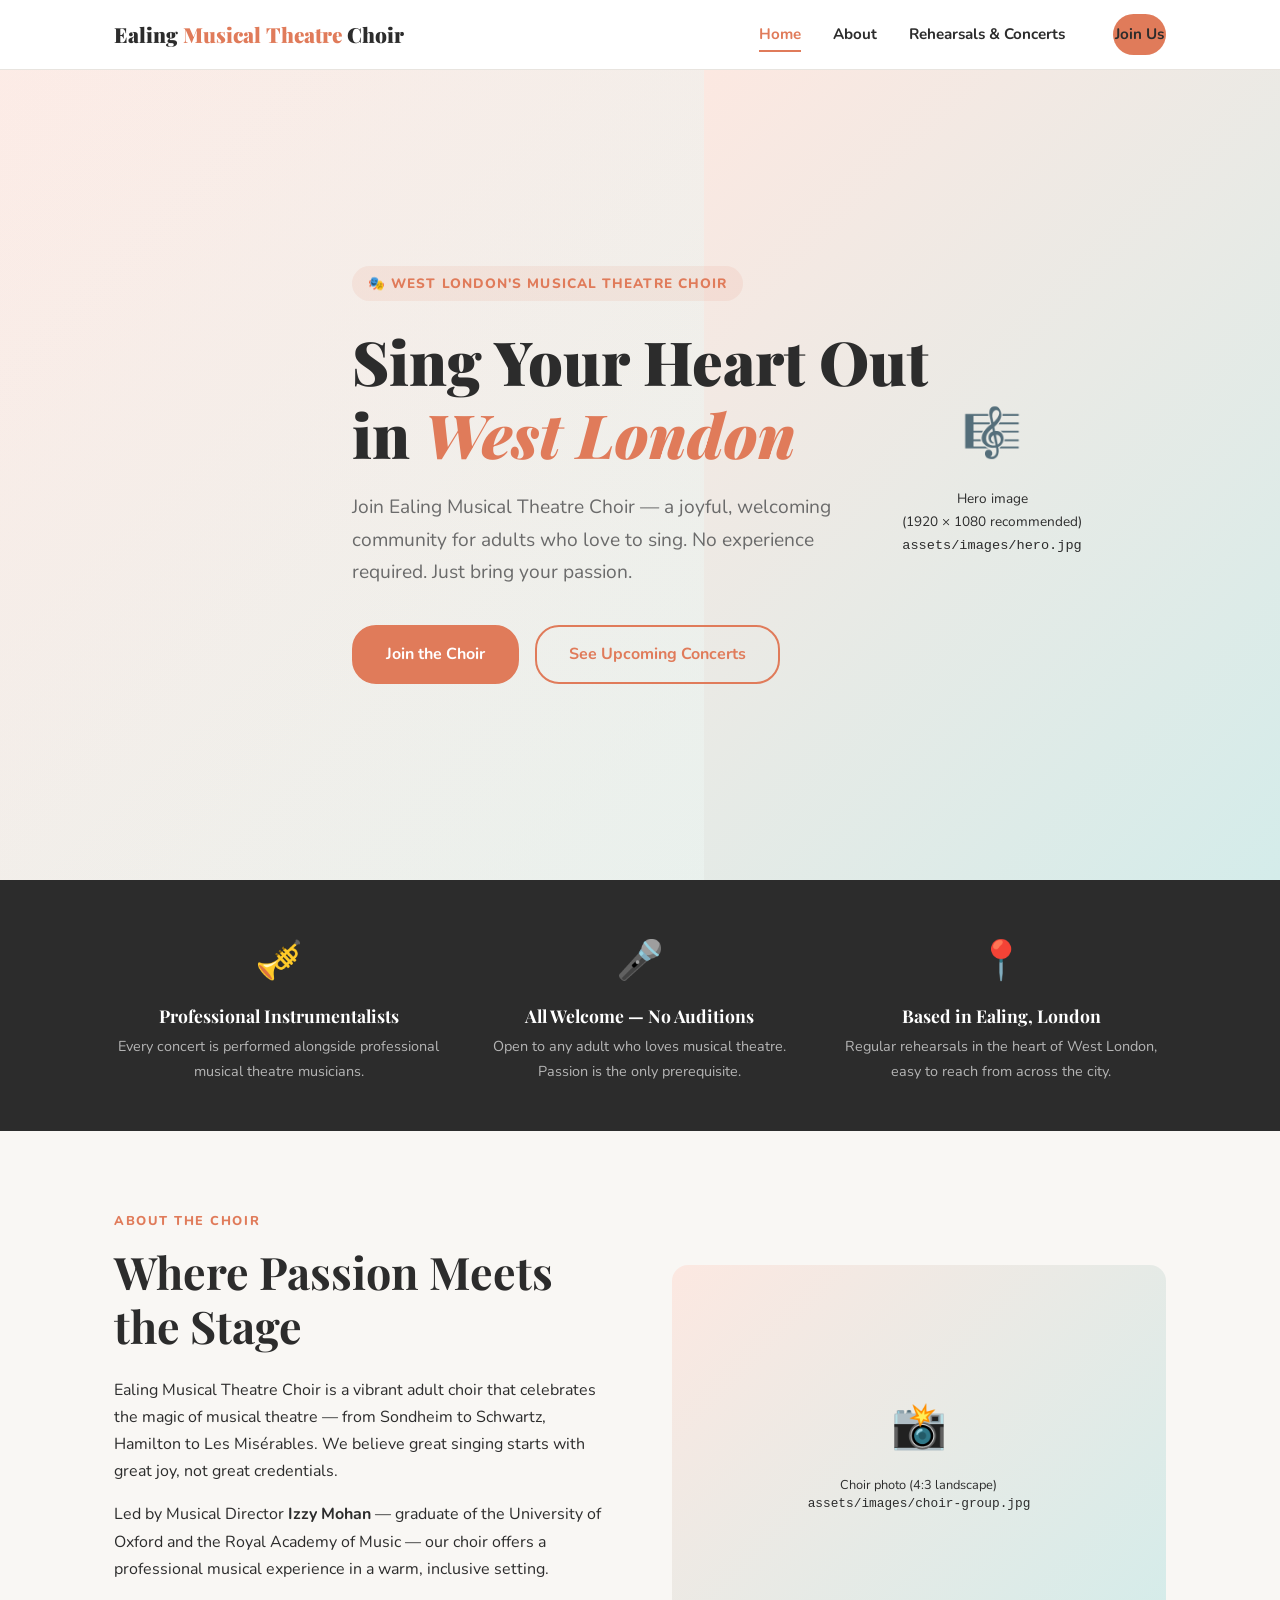
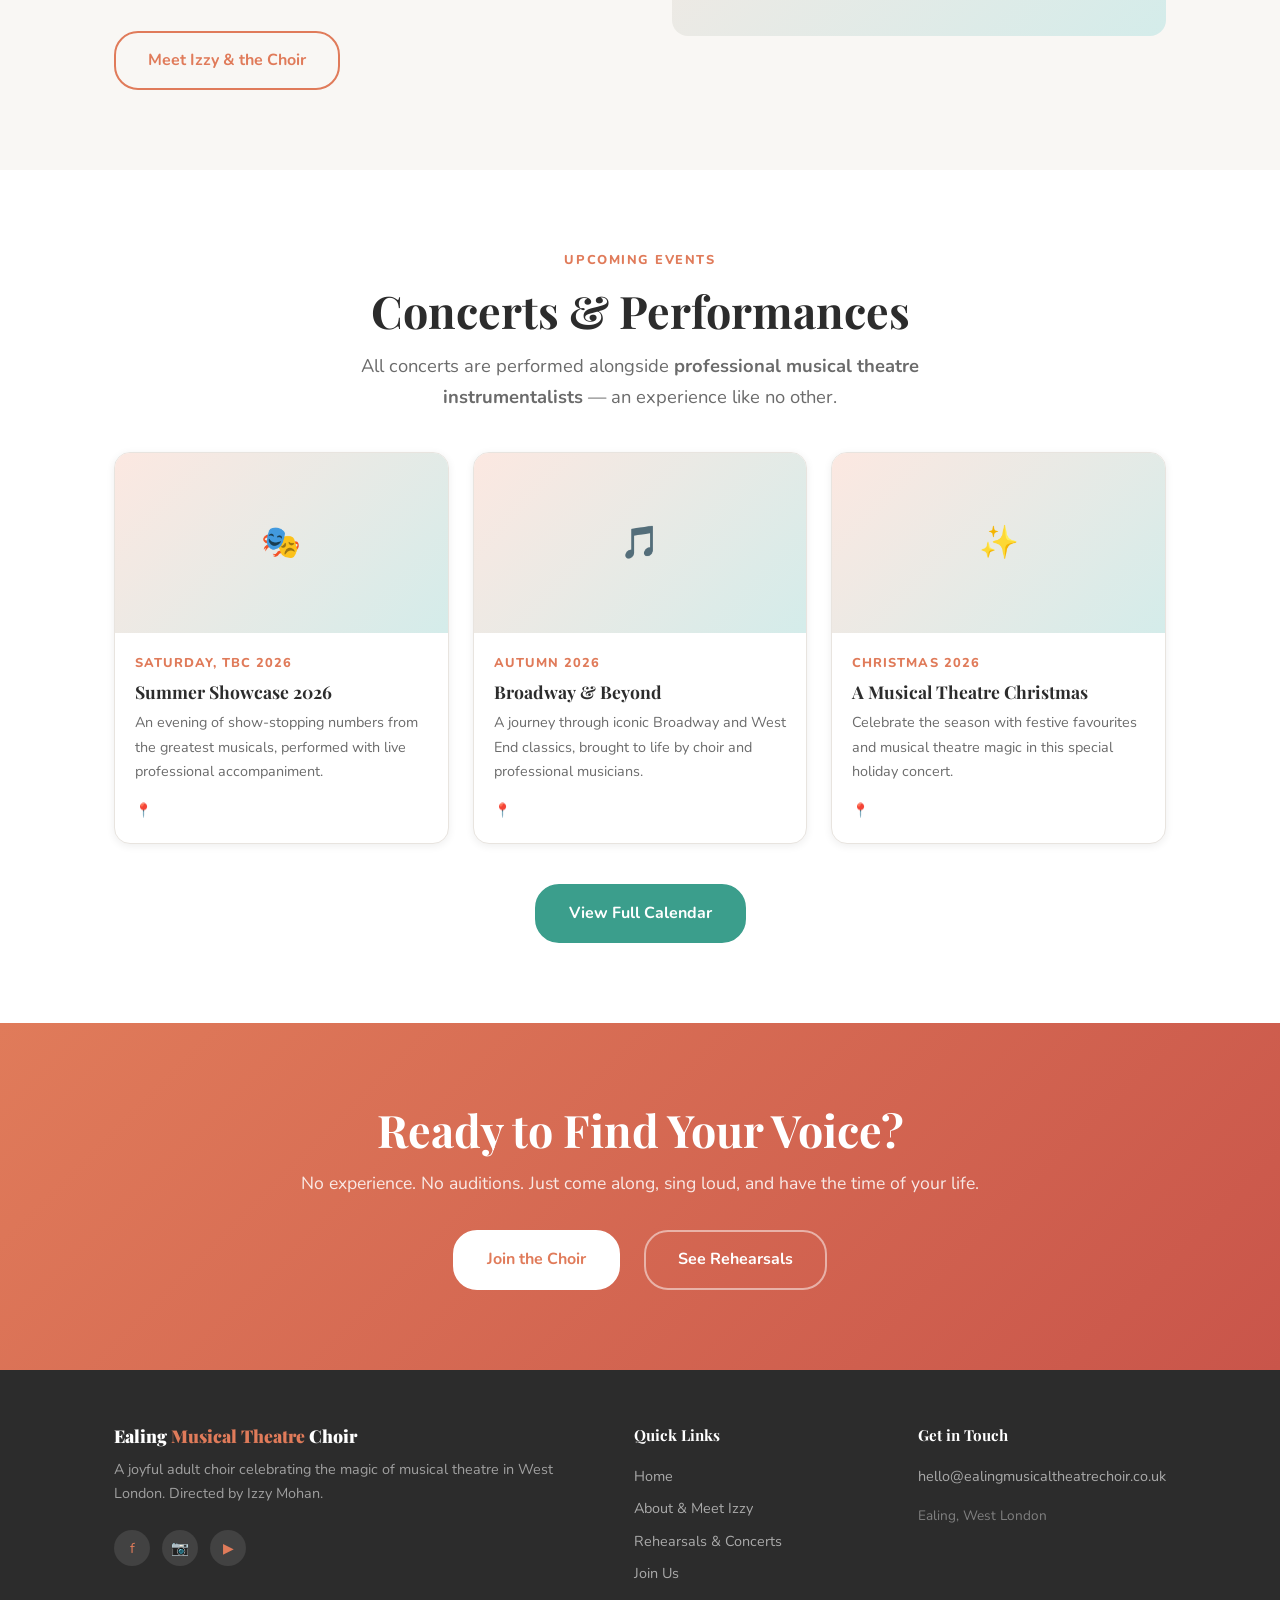
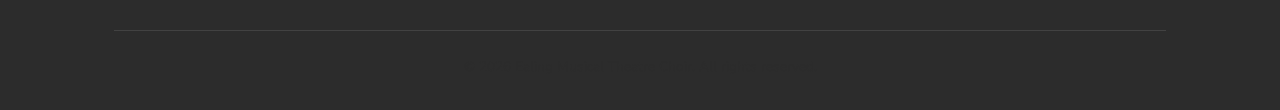
==== index.html @ 99774ff7 "Add complete Ealing Musical Theatre Choir website Four-page static site (plain HTML/CSS/JS) ready fo" ====
<!DOCTYPE html>
<html lang="en">
<head>
  <meta charset="UTF-8" />
  <meta name="viewport" content="width=device-width, initial-scale=1.0" />
  <title>Ealing Musical Theatre Choir — Sing Your Heart Out in West London</title>
  <meta name="description" content="Ealing Musical Theatre Choir is a vibrant adult choir based in West London. No experience needed — just a love for musical theatre. Directed by Izzy Mohan." />
  <link rel="stylesheet" href="css/style.css" />
  <!-- Favicon placeholder: replace with your own -->
  <!-- <link rel="icon" href="assets/images/favicon.ico" /> -->
</head>
<body>

  <!-- ======== Navigation ======== -->
  <nav class="site-nav">
    <div class="container nav-inner">
      <a href="index.html" class="nav-logo">Ealing <span>Musical Theatre</span> Choir</a>
      <ul class="nav-links">
        <li><a href="index.html">Home</a></li>
        <li><a href="about.html">About</a></li>
        <li><a href="calendar.html">Rehearsals &amp; Concerts</a></li>
        <li><a href="join.html" class="btn btn-primary nav-cta">Join Us</a></li>
      </ul>
      <button class="nav-hamburger" aria-label="Open menu" aria-expanded="false">
        <span></span><span></span><span></span>
      </button>
    </div>
  </nav>

  <!-- ======== Hero ======== -->
  <section class="hero">
    <div class="hero-bg-placeholder"></div>
    <div class="container">
      <div class="hero-content">
        <div class="hero-eyebrow">🎭 West London's Musical Theatre Choir</div>
        <h1>Sing Your Heart Out<br>in <em>West London</em></h1>
        <p class="hero-sub">
          Join Ealing Musical Theatre Choir — a joyful, welcoming community for adults
          who love to sing. No experience required. Just bring your passion.
        </p>
        <div class="hero-actions">
          <a href="join.html" class="btn btn-primary">Join the Choir</a>
          <a href="calendar.html" class="btn btn-secondary">See Upcoming Concerts</a>
        </div>
      </div>
    </div>
    <!-- Hero image: place a wide photo (1920×1080) in assets/images/ and update the CSS below -->
    <div class="hero-image-col">
      <div class="hero-image-placeholder">
        <div class="placeholder-icon">🎼</div>
        <p>
          <!-- UPDATE: Replace this column with a real choir photo -->
          Hero image<br>(1920 × 1080 recommended)<br>
          <code>assets/images/hero.jpg</code>
        </p>
      </div>
    </div>
  </section>

  <!-- ======== Feature Strip ======== -->
  <div class="features">
    <div class="container">
      <div class="features-grid">
        <div class="feature-item">
          <div class="feature-icon">🎺</div>
          <h3>Professional Instrumentalists</h3>
          <p>Every concert is performed alongside professional musical theatre musicians.</p>
        </div>
        <div class="feature-item">
          <div class="feature-icon">🎤</div>
          <h3>All Welcome — No Auditions</h3>
          <p>Open to any adult who loves musical theatre. Passion is the only prerequisite.</p>
        </div>
        <div class="feature-item">
          <div class="feature-icon">📍</div>
          <h3>Based in Ealing, London</h3>
          <p>Regular rehearsals in the heart of West London, easy to reach from across the city.</p>
        </div>
      </div>
    </div>
  </div>

  <!-- ======== About Teaser ======== -->
  <section class="about-teaser">
    <div class="container">
      <div class="two-col">
        <div>
          <span class="section-label">About the Choir</span>
          <h2>Where Passion Meets the Stage</h2>
          <p class="mt-24">
            Ealing Musical Theatre Choir is a vibrant adult choir that celebrates the magic
            of musical theatre — from Sondheim to Schwartz, Hamilton to Les Misérables.
            We believe great singing starts with great joy, not great credentials.
          </p>
          <p>
            Led by Musical Director <strong>Izzy Mohan</strong> — graduate of the University
            of Oxford and the Royal Academy of Music — our choir offers a professional
            musical experience in a warm, inclusive setting.
          </p>
          <a href="about.html" class="btn btn-secondary mt-32">Meet Izzy &amp; the Choir</a>
        </div>
        <div>
          <div class="image-placeholder landscape">
            <div class="placeholder-icon">📸</div>
            <p>
              <!-- UPDATE: Choir group photo -->
              Choir photo (4:3 landscape)<br>
              <code>assets/images/choir-group.jpg</code>
            </p>
          </div>
        </div>
      </div>
    </div>
  </section>

  <!-- ======== Upcoming Concerts ======== -->
  <section>
    <div class="container">
      <div class="text-centre">
        <span class="section-label">Upcoming Events</span>
        <h2>Concerts &amp; Performances</h2>
        <p class="section-intro">
          All concerts are performed alongside <strong>professional musical theatre instrumentalists</strong>
          — an experience like no other.
        </p>
      </div>

      <div class="events-grid">
        <!-- UPDATE: Replace with real concert details -->
        <div class="event-card">
          <div class="event-card-image">🎭</div>
          <div class="event-card-body">
            <div class="event-date"><!-- UPDATE --> Saturday, TBC 2026</div>
            <h3>Summer Showcase 2026</h3>
            <p>An evening of show-stopping numbers from the greatest musicals, performed with live professional accompaniment.</p>
            <div class="event-venue">📍 <!-- UPDATE: Venue name, Ealing --></div>
          </div>
        </div>
        <div class="event-card">
          <div class="event-card-image">🎵</div>
          <div class="event-card-body">
            <div class="event-date"><!-- UPDATE --> Autumn 2026</div>
            <h3>Broadway &amp; Beyond</h3>
            <p>A journey through iconic Broadway and West End classics, brought to life by choir and professional musicians.</p>
            <div class="event-venue">📍 <!-- UPDATE: Venue name, Ealing --></div>
          </div>
        </div>
        <div class="event-card">
          <div class="event-card-image">✨</div>
          <div class="event-card-body">
            <div class="event-date"><!-- UPDATE --> Christmas 2026</div>
            <h3>A Musical Theatre Christmas</h3>
            <p>Celebrate the season with festive favourites and musical theatre magic in this special holiday concert.</p>
            <div class="event-venue">📍 <!-- UPDATE: Venue name, Ealing --></div>
          </div>
        </div>
      </div>

      <div class="flex-centre mt-40">
        <a href="calendar.html" class="btn btn-teal">View Full Calendar</a>
      </div>
    </div>
  </section>

  <!-- ======== CTA Banner ======== -->
  <section class="cta-banner">
    <div class="container">
      <h2>Ready to Find Your Voice?</h2>
      <p>No experience. No auditions. Just come along, sing loud, and have the time of your life.</p>
      <div>
        <a href="join.html" class="btn btn-white">Join the Choir</a>
        <a href="calendar.html" class="btn btn-white" style="background:transparent;color:white;border-color:rgba(255,255,255,0.5);margin-left:12px;">See Rehearsals</a>
      </div>
    </div>
  </section>

  <!-- ======== Footer ======== -->
  <footer class="site-footer">
    <div class="container">
      <div class="footer-inner">
        <div class="footer-brand">
          <div class="nav-logo">Ealing <span>Musical Theatre</span> Choir</div>
          <p>A joyful adult choir celebrating the magic of musical theatre in West London. Directed by Izzy Mohan.</p>
          <div class="footer-social mt-24">
            <!-- UPDATE: Replace # with real social media URLs -->
            <a href="#" title="Facebook" aria-label="Facebook">f</a>
            <a href="#" title="Instagram" aria-label="Instagram">&#x1F4F7;</a>
            <a href="#" title="YouTube" aria-label="YouTube">&#x25B6;</a>
          </div>
        </div>
        <nav class="footer-col" aria-label="Footer navigation">
          <h4>Quick Links</h4>
          <a href="index.html">Home</a>
          <a href="about.html">About &amp; Meet Izzy</a>
          <a href="calendar.html">Rehearsals &amp; Concerts</a>
          <a href="join.html">Join Us</a>
        </nav>
        <div class="footer-col">
          <h4>Get in Touch</h4>
          <!-- UPDATE: Replace with real email address -->
          <a href="mailto:hello@ealingmusicaltheatrechoir.co.uk">hello@ealingmusicaltheatrechoir.co.uk</a>
          <p style="font-size:0.85rem;margin-top:12px;color:rgba(255,255,255,0.4);">
            <!-- UPDATE: Add address or area if desired -->
            Ealing, West London
          </p>
        </div>
      </div>
      <div class="footer-bottom">
        <p>&copy; 2026 Ealing Musical Theatre Choir. All rights reserved.</p>
      </div>
    </div>
  </footer>

  <script src="js/main.js"></script>
</body>
</html>
---- css/style.css ----
/* ============================================================
   Ealing Musical Theatre Choir — Global Stylesheet
   Design System: Modern & Bright
   Fonts: Playfair Display (headings) + Nunito (body)
   ============================================================ */

/* ---------- Google Fonts (imported here for portability) ---------- */
@import url('https://fonts.googleapis.com/css2?family=Playfair+Display:ital,wght@0,400;0,700;0,900;1,400&family=Nunito:wght@400;600;700;800&display=swap');

/* ---------- CSS Custom Properties ---------- */
:root {
  --color-bg:          #FFFFFF;
  --color-bg-soft:     #F9F7F4;
  --color-bg-dark:     #2C2C2C;
  --color-coral:       #E07B5A;
  --color-coral-dark:  #C4603E;
  --color-teal:        #3B9E8C;
  --color-teal-dark:   #2E7D6F;
  --color-text:        #2C2C2C;
  --color-text-muted:  #6B6B6B;
  --color-border:      #E8E4DF;
  --color-white:       #FFFFFF;

  --font-heading: 'Playfair Display', Georgia, serif;
  --font-body:    'Nunito', 'Segoe UI', Arial, sans-serif;

  --radius-sm:  8px;
  --radius-lg:  16px;
  --radius-btn: 24px;

  --max-w: 1100px;
  --section-pad: 80px 24px;
  --nav-h: 70px;

  --shadow-sm: 0 2px 8px rgba(0,0,0,0.07);
  --shadow-md: 0 6px 24px rgba(0,0,0,0.10);
  --shadow-lg: 0 12px 40px rgba(0,0,0,0.14);

  --transition: 0.25s ease;
}

/* ---------- Reset & Base ---------- */
*, *::before, *::after { box-sizing: border-box; margin: 0; padding: 0; }

html { scroll-behavior: smooth; }

body {
  font-family: var(--font-body);
  font-size: 1rem;
  line-height: 1.7;
  color: var(--color-text);
  background: var(--color-bg);
  -webkit-font-smoothing: antialiased;
}

img { max-width: 100%; height: auto; display: block; }
a   { color: var(--color-coral); text-decoration: none; transition: color var(--transition); }
a:hover { color: var(--color-coral-dark); }

ul, ol { list-style: none; }

/* ---------- Typography ---------- */
h1, h2, h3, h4 {
  font-family: var(--font-heading);
  line-height: 1.2;
  color: var(--color-text);
}

h1 { font-size: clamp(2.2rem, 5vw, 3.8rem); font-weight: 900; }
h2 { font-size: clamp(1.8rem, 3.5vw, 2.8rem); font-weight: 700; }
h3 { font-size: clamp(1.2rem, 2.5vw, 1.6rem); font-weight: 700; }
h4 { font-size: 1.1rem; font-weight: 700; }
p  { margin-bottom: 1rem; color: var(--color-text); }
p:last-child { margin-bottom: 0; }

.text-muted { color: var(--color-text-muted); }
.text-coral  { color: var(--color-coral); }
.text-teal   { color: var(--color-teal); }
.text-centre { text-align: center; }

/* ---------- Layout ---------- */
.container {
  max-width: var(--max-w);
  margin: 0 auto;
  padding: 0 24px;
}

section { padding: var(--section-pad); }

.section-label {
  font-family: var(--font-body);
  font-size: 0.8rem;
  font-weight: 800;
  letter-spacing: 0.12em;
  text-transform: uppercase;
  color: var(--color-coral);
  margin-bottom: 12px;
  display: block;
}

.section-intro {
  font-size: 1.15rem;
  color: var(--color-text-muted);
  max-width: 620px;
  margin: 12px auto 0;
}

/* ---------- Buttons ---------- */
.btn {
  display: inline-flex;
  align-items: center;
  gap: 8px;
  padding: 14px 32px;
  border-radius: var(--radius-btn);
  font-family: var(--font-body);
  font-size: 1rem;
  font-weight: 700;
  cursor: pointer;
  border: 2px solid transparent;
  transition: all var(--transition);
  text-decoration: none;
  white-space: nowrap;
}

.btn-primary {
  background: var(--color-coral);
  color: var(--color-white);
  border-color: var(--color-coral);
}
.btn-primary:hover {
  background: var(--color-coral-dark);
  border-color: var(--color-coral-dark);
  color: var(--color-white);
  transform: translateY(-2px);
  box-shadow: var(--shadow-md);
}

.btn-secondary {
  background: transparent;
  color: var(--color-coral);
  border-color: var(--color-coral);
}
.btn-secondary:hover {
  background: var(--color-coral);
  color: var(--color-white);
  transform: translateY(-2px);
}

.btn-white {
  background: var(--color-white);
  color: var(--color-coral);
  border-color: var(--color-white);
}
.btn-white:hover {
  background: var(--color-coral);
  color: var(--color-white);
  border-color: var(--color-coral);
  transform: translateY(-2px);
}

.btn-teal {
  background: var(--color-teal);
  color: var(--color-white);
  border-color: var(--color-teal);
}
.btn-teal:hover {
  background: var(--color-teal-dark);
  border-color: var(--color-teal-dark);
  color: var(--color-white);
  transform: translateY(-2px);
}

/* ---------- Navigation ---------- */
.site-nav {
  position: sticky;
  top: 0;
  z-index: 100;
  background: rgba(255,255,255,0.97);
  backdrop-filter: blur(8px);
  border-bottom: 1px solid var(--color-border);
  height: var(--nav-h);
  display: flex;
  align-items: center;
}

.nav-inner {
  display: flex;
  align-items: center;
  justify-content: space-between;
  width: 100%;
}

.nav-logo {
  font-family: var(--font-heading);
  font-size: 1.3rem;
  font-weight: 900;
  color: var(--color-text);
  line-height: 1.1;
}
.nav-logo span { color: var(--color-coral); }
.nav-logo:hover { color: var(--color-text); }

.nav-links {
  display: flex;
  align-items: center;
  gap: 32px;
}

.nav-links a {
  font-weight: 700;
  font-size: 0.95rem;
  color: var(--color-text);
  padding: 6px 0;
  border-bottom: 2px solid transparent;
  transition: all var(--transition);
}
.nav-links a:hover,
.nav-links a.active {
  color: var(--color-coral);
  border-bottom-color: var(--color-coral);
}

.nav-cta { margin-left: 16px; }

/* Hamburger */
.nav-hamburger {
  display: none;
  flex-direction: column;
  gap: 5px;
  cursor: pointer;
  background: none;
  border: none;
  padding: 8px;
}
.nav-hamburger span {
  display: block;
  width: 24px;
  height: 2px;
  background: var(--color-text);
  border-radius: 2px;
  transition: all var(--transition);
}

/* Mobile nav open state */
.nav-open .nav-links {
  display: flex;
}

@media (max-width: 768px) {
  .nav-links {
    display: none;
    position: absolute;
    top: var(--nav-h);
    left: 0;
    right: 0;
    background: var(--color-white);
    flex-direction: column;
    align-items: flex-start;
    gap: 0;
    border-bottom: 1px solid var(--color-border);
    box-shadow: var(--shadow-md);
    padding: 16px 24px 24px;
  }
  .nav-links a {
    padding: 12px 0;
    width: 100%;
    border-bottom: 1px solid var(--color-border);
    font-size: 1rem;
  }
  .nav-links a:last-child { border-bottom: none; }
  .nav-cta { margin-left: 0; }
  .nav-hamburger { display: flex; }
  .site-nav { position: relative; } /* so mobile dropdown overlays page */
  .nav-open .nav-hamburger span:nth-child(1) { transform: translateY(7px) rotate(45deg); }
  .nav-open .nav-hamburger span:nth-child(2) { opacity: 0; }
  .nav-open .nav-hamburger span:nth-child(3) { transform: translateY(-7px) rotate(-45deg); }
}

/* ---------- Hero ---------- */
.hero {
  position: relative;
  min-height: 90vh;
  display: flex;
  align-items: center;
  overflow: hidden;
  background: linear-gradient(135deg, #FFF5F2 0%, #F0FAF8 100%);
}

.hero-bg-placeholder {
  position: absolute;
  inset: 0;
  background: linear-gradient(135deg,
    rgba(224,123,90,0.08) 0%,
    rgba(59,158,140,0.08) 100%);
  /* Replace with: background-image: url('assets/images/hero.jpg'); background-size: cover; background-position: center; */
}

.hero-content {
  position: relative;
  z-index: 1;
  max-width: 680px;
}

.hero-eyebrow {
  display: inline-flex;
  align-items: center;
  gap: 8px;
  background: rgba(224,123,90,0.1);
  color: var(--color-coral);
  font-weight: 800;
  font-size: 0.85rem;
  letter-spacing: 0.08em;
  text-transform: uppercase;
  padding: 6px 16px;
  border-radius: var(--radius-btn);
  margin-bottom: 24px;
}

.hero h1 {
  margin-bottom: 20px;
}

.hero h1 em {
  font-style: italic;
  color: var(--color-coral);
}

.hero-sub {
  font-size: 1.2rem;
  color: var(--color-text-muted);
  margin-bottom: 36px;
  max-width: 540px;
}

.hero-actions {
  display: flex;
  gap: 16px;
  flex-wrap: wrap;
}

.hero-image-col {
  position: absolute;
  right: 0;
  top: 0;
  bottom: 0;
  width: 45%;
  background: var(--color-bg-soft);
  display: flex;
  align-items: center;
  justify-content: center;
  overflow: hidden;
}

.hero-image-placeholder {
  width: 100%;
  height: 100%;
  background: linear-gradient(135deg, #fce8e1, #d4ecea);
  display: flex;
  flex-direction: column;
  align-items: center;
  justify-content: center;
  color: var(--color-text-muted);
  text-align: center;
  gap: 12px;
  padding: 24px;
}
.hero-image-placeholder .placeholder-icon { font-size: 3rem; }
.hero-image-placeholder p { font-size: 0.85rem; margin: 0; }

@media (max-width: 900px) {
  .hero { min-height: auto; padding: 80px 24px 100px; }
  .hero-image-col { display: none; }
  .hero-content { max-width: 100%; }
}

/* ---------- Feature Strip ---------- */
.features {
  background: var(--color-bg-dark);
  padding: 48px 24px;
}

.features-grid {
  display: grid;
  grid-template-columns: repeat(3, 1fr);
  gap: 32px;
}

.feature-item {
  text-align: center;
  color: var(--color-white);
}

.feature-icon {
  font-size: 2.4rem;
  margin-bottom: 12px;
}

.feature-item h3 {
  color: var(--color-white);
  font-size: 1.1rem;
  margin-bottom: 8px;
}

.feature-item p {
  color: rgba(255,255,255,0.65);
  font-size: 0.9rem;
  margin: 0;
}

@media (max-width: 768px) {
  .features-grid { grid-template-columns: 1fr; gap: 28px; }
}

/* ---------- About Teaser (2-col) ---------- */
.about-teaser {
  background: var(--color-bg-soft);
}

.two-col {
  display: grid;
  grid-template-columns: 1fr 1fr;
  gap: 64px;
  align-items: center;
}

.two-col.reverse { direction: rtl; }
.two-col.reverse > * { direction: ltr; }

.image-placeholder {
  background: linear-gradient(135deg, #fce8e1, #d4ecea);
  border-radius: var(--radius-lg);
  display: flex;
  flex-direction: column;
  align-items: center;
  justify-content: center;
  gap: 12px;
  color: var(--color-text-muted);
  text-align: center;
  padding: 24px;
}
.image-placeholder.portrait { aspect-ratio: 3/4; }
.image-placeholder.landscape { aspect-ratio: 4/3; }
.image-placeholder .placeholder-icon { font-size: 2.8rem; }
.image-placeholder p { font-size: 0.8rem; margin: 0; line-height: 1.4; }

@media (max-width: 768px) {
  .two-col { grid-template-columns: 1fr; gap: 32px; }
  .two-col.reverse { direction: ltr; }
}

/* ---------- Event Cards ---------- */
.events-grid {
  display: grid;
  grid-template-columns: repeat(3, 1fr);
  gap: 24px;
  margin-top: 40px;
}

.event-card {
  background: var(--color-white);
  border: 1px solid var(--color-border);
  border-radius: var(--radius-lg);
  overflow: hidden;
  box-shadow: var(--shadow-sm);
  transition: box-shadow var(--transition), transform var(--transition);
}
.event-card:hover {
  box-shadow: var(--shadow-md);
  transform: translateY(-4px);
}

.event-card-image {
  height: 180px;
  background: linear-gradient(135deg, #fce8e1, #d4ecea);
  display: flex;
  align-items: center;
  justify-content: center;
  font-size: 2rem;
  color: var(--color-text-muted);
}

.event-card-body {
  padding: 20px;
}

.event-date {
  font-size: 0.8rem;
  font-weight: 800;
  text-transform: uppercase;
  letter-spacing: 0.08em;
  color: var(--color-coral);
  margin-bottom: 6px;
}

.event-card-body h3 {
  font-size: 1.1rem;
  margin-bottom: 8px;
}

.event-card-body p {
  font-size: 0.9rem;
  color: var(--color-text-muted);
}

.event-venue {
  display: flex;
  align-items: center;
  gap: 6px;
  font-size: 0.85rem;
  color: var(--color-text-muted);
  margin-top: 10px;
}

@media (max-width: 900px) {
  .events-grid { grid-template-columns: 1fr 1fr; }
}
@media (max-width: 600px) {
  .events-grid { grid-template-columns: 1fr; }
}

/* ---------- CTA Banner ---------- */
.cta-banner {
  background: linear-gradient(135deg, var(--color-coral) 0%, #c9554a 100%);
  text-align: center;
  padding: 80px 24px;
}

.cta-banner h2 {
  color: var(--color-white);
  margin-bottom: 12px;
}

.cta-banner p {
  color: rgba(255,255,255,0.85);
  font-size: 1.1rem;
  margin-bottom: 32px;
}

.cta-banner .btn { margin: 0 8px; }

/* ---------- Footer ---------- */
.site-footer {
  background: var(--color-bg-dark);
  color: rgba(255,255,255,0.7);
  padding: 56px 24px 32px;
}

.footer-inner {
  display: grid;
  grid-template-columns: 2fr 1fr 1fr;
  gap: 48px;
  margin-bottom: 40px;
}

.footer-brand .nav-logo { color: var(--color-white); font-size: 1.1rem; }
.footer-brand p { margin-top: 12px; font-size: 0.9rem; color: rgba(255,255,255,0.55); }

.footer-col h4 { color: var(--color-white); margin-bottom: 16px; font-size: 0.95rem; }
.footer-col a {
  display: block;
  color: rgba(255,255,255,0.6);
  font-size: 0.9rem;
  padding: 4px 0;
  transition: color var(--transition);
}
.footer-col a:hover { color: var(--color-coral); }

.footer-social {
  display: flex;
  gap: 12px;
  margin-top: 16px;
}

.footer-social a {
  width: 36px;
  height: 36px;
  border-radius: 50%;
  background: rgba(255,255,255,0.1);
  display: flex;
  align-items: center;
  justify-content: center;
  font-size: 0.9rem;
  transition: background var(--transition);
}
.footer-social a:hover { background: var(--color-coral); }

.footer-bottom {
  border-top: 1px solid rgba(255,255,255,0.1);
  padding-top: 24px;
  text-align: center;
  font-size: 0.85rem;
  color: rgba(255,255,255,0.4);
}

@media (max-width: 768px) {
  .footer-inner { grid-template-columns: 1fr; gap: 32px; }
}

/* ---------- Page Hero (inner pages) ---------- */
.page-hero {
  background: linear-gradient(135deg, #FFF5F2 0%, #F0FAF8 100%);
  padding: 80px 24px 64px;
  text-align: center;
  border-bottom: 1px solid var(--color-border);
}

.page-hero h1 { margin-bottom: 16px; }
.page-hero p  { font-size: 1.1rem; color: var(--color-text-muted); max-width: 560px; margin: 0 auto; }

/* ---------- About Page ---------- */
.values-grid {
  display: grid;
  grid-template-columns: repeat(3, 1fr);
  gap: 24px;
  margin-top: 40px;
}

.value-card {
  background: var(--color-bg-soft);
  border-radius: var(--radius-lg);
  padding: 32px 24px;
  text-align: center;
  border: 1px solid var(--color-border);
}

.value-card .value-icon { font-size: 2rem; margin-bottom: 12px; }
.value-card h3 { font-size: 1.1rem; margin-bottom: 8px; }
.value-card p  { font-size: 0.9rem; color: var(--color-text-muted); margin: 0; }

.bio-card {
  background: var(--color-white);
  border: 1px solid var(--color-border);
  border-radius: var(--radius-lg);
  overflow: hidden;
  box-shadow: var(--shadow-sm);
}

.bio-card-inner {
  display: grid;
  grid-template-columns: 280px 1fr;
}

.bio-photo {
  background: linear-gradient(135deg, #fce8e1, #d4ecea);
  display: flex;
  flex-direction: column;
  align-items: center;
  justify-content: center;
  gap: 12px;
  padding: 32px;
  color: var(--color-text-muted);
  text-align: center;
  min-height: 360px;
}
.bio-photo .placeholder-icon { font-size: 3rem; }
.bio-photo p { font-size: 0.78rem; margin: 0; line-height: 1.4; }

.bio-content {
  padding: 40px;
}

.bio-content h2 { margin-bottom: 4px; }
.bio-title { font-size: 1rem; color: var(--color-coral); font-weight: 700; margin-bottom: 20px; }

.credential-list {
  margin: 20px 0;
  display: flex;
  flex-direction: column;
  gap: 10px;
}

.credential-item {
  display: flex;
  align-items: flex-start;
  gap: 10px;
  font-size: 0.95rem;
}
.credential-item .cred-icon {
  color: var(--color-teal);
  font-size: 1rem;
  flex-shrink: 0;
  margin-top: 2px;
}

@media (max-width: 768px) {
  .bio-card-inner { grid-template-columns: 1fr; }
  .bio-photo { min-height: 200px; }
  .bio-content { padding: 24px; }
  .values-grid { grid-template-columns: 1fr; }
}

/* ---------- Calendar Page ---------- */
.rehearsal-card {
  background: var(--color-white);
  border: 2px solid var(--color-teal);
  border-radius: var(--radius-lg);
  padding: 36px;
  display: grid;
  grid-template-columns: auto 1fr;
  gap: 24px;
  align-items: start;
  box-shadow: var(--shadow-sm);
}

.rehearsal-icon {
  width: 60px;
  height: 60px;
  background: var(--color-teal);
  border-radius: 50%;
  display: flex;
  align-items: center;
  justify-content: center;
  font-size: 1.6rem;
  flex-shrink: 0;
}

.rehearsal-detail dt {
  font-weight: 800;
  font-size: 0.8rem;
  text-transform: uppercase;
  letter-spacing: 0.08em;
  color: var(--color-text-muted);
  margin-top: 12px;
}
.rehearsal-detail dt:first-child { margin-top: 0; }
.rehearsal-detail dd { font-size: 1.05rem; font-weight: 700; }

.rehearsal-info-box {
  background: var(--color-bg-soft);
  border-radius: var(--radius-lg);
  padding: 28px;
  margin-top: 24px;
  border: 1px solid var(--color-border);
}

.info-list {
  display: flex;
  flex-direction: column;
  gap: 8px;
  margin-top: 12px;
}
.info-list li {
  display: flex;
  align-items: center;
  gap: 10px;
  font-size: 0.95rem;
}
.info-list li::before {
  content: '✓';
  color: var(--color-teal);
  font-weight: 800;
  flex-shrink: 0;
}

.pro-banner {
  background: linear-gradient(135deg, var(--color-teal) 0%, #2E7D6F 100%);
  border-radius: var(--radius-lg);
  padding: 32px;
  color: var(--color-white);
  text-align: center;
  margin-bottom: 32px;
}
.pro-banner .banner-icon { font-size: 2.2rem; margin-bottom: 12px; }
.pro-banner h3 { color: var(--color-white); margin-bottom: 8px; }
.pro-banner p  { color: rgba(255,255,255,0.85); margin: 0; font-size: 0.95rem; }

.section-bg-soft { background: var(--color-bg-soft); }

@media (max-width: 600px) {
  .rehearsal-card { grid-template-columns: 1fr; }
}

/* ---------- Join Page ---------- */
.steps-grid {
  display: grid;
  grid-template-columns: repeat(3, 1fr);
  gap: 24px;
  margin-top: 40px;
  position: relative;
}

.steps-grid::before {
  content: '';
  position: absolute;
  top: 48px;
  left: calc(16.66% + 24px);
  right: calc(16.66% + 24px);
  height: 2px;
  background: var(--color-border);
  z-index: 0;
}

.step-card {
  text-align: center;
  position: relative;
  z-index: 1;
}

.step-number {
  width: 56px;
  height: 56px;
  border-radius: 50%;
  background: var(--color-coral);
  color: var(--color-white);
  font-family: var(--font-heading);
  font-size: 1.4rem;
  font-weight: 900;
  display: flex;
  align-items: center;
  justify-content: center;
  margin: 0 auto 16px;
  box-shadow: 0 4px 16px rgba(224,123,90,0.35);
}

.step-card h3 { font-size: 1.1rem; margin-bottom: 8px; }
.step-card p  { font-size: 0.9rem; color: var(--color-text-muted); margin: 0; }

@media (max-width: 768px) {
  .steps-grid { grid-template-columns: 1fr; gap: 24px; }
  .steps-grid::before { display: none; }
}

/* ---------- FAQ Accordion ---------- */
.faq-list {
  max-width: 720px;
  margin: 0 auto;
  display: flex;
  flex-direction: column;
  gap: 12px;
}

.faq-item {
  background: var(--color-white);
  border: 1px solid var(--color-border);
  border-radius: var(--radius-lg);
  overflow: hidden;
  transition: box-shadow var(--transition);
}
.faq-item:hover { box-shadow: var(--shadow-sm); }
.faq-item.open { border-color: var(--color-coral); box-shadow: var(--shadow-sm); }

.faq-question {
  display: flex;
  align-items: center;
  justify-content: space-between;
  padding: 20px 24px;
  cursor: pointer;
  user-select: none;
  gap: 16px;
}

.faq-question h4 {
  font-size: 1rem;
  font-weight: 700;
  margin: 0;
  flex: 1;
}

.faq-chevron {
  width: 28px;
  height: 28px;
  border-radius: 50%;
  background: var(--color-bg-soft);
  display: flex;
  align-items: center;
  justify-content: center;
  font-size: 0.8rem;
  transition: transform var(--transition), background var(--transition);
  flex-shrink: 0;
  color: var(--color-coral);
}
.faq-item.open .faq-chevron {
  transform: rotate(180deg);
  background: var(--color-coral);
  color: var(--color-white);
}

.faq-answer {
  max-height: 0;
  overflow: hidden;
  transition: max-height 0.35s ease, padding 0.2s ease;
  padding: 0 24px;
}
.faq-item.open .faq-answer {
  max-height: 300px;
  padding: 0 24px 20px;
}

.faq-answer p { font-size: 0.95rem; color: var(--color-text-muted); margin: 0; }

/* ---------- Contact Form ---------- */
.contact-form-wrap {
  background: var(--color-white);
  border: 1px solid var(--color-border);
  border-radius: var(--radius-lg);
  padding: 40px;
  max-width: 640px;
  margin: 0 auto;
  box-shadow: var(--shadow-sm);
}

.form-row {
  display: grid;
  grid-template-columns: 1fr 1fr;
  gap: 16px;
}

.form-group {
  display: flex;
  flex-direction: column;
  gap: 6px;
  margin-bottom: 20px;
}

.form-group label {
  font-weight: 700;
  font-size: 0.9rem;
  color: var(--color-text);
}

.form-group input,
.form-group textarea,
.form-group select {
  padding: 12px 16px;
  border: 1.5px solid var(--color-border);
  border-radius: var(--radius-sm);
  font-family: var(--font-body);
  font-size: 1rem;
  color: var(--color-text);
  background: var(--color-bg-soft);
  transition: border-color var(--transition), box-shadow var(--transition);
  outline: none;
}

.form-group input:focus,
.form-group textarea:focus {
  border-color: var(--color-coral);
  box-shadow: 0 0 0 3px rgba(224,123,90,0.15);
  background: var(--color-white);
}

.form-group textarea { resize: vertical; min-height: 120px; }

.form-note {
  font-size: 0.82rem;
  color: var(--color-text-muted);
  margin-top: 16px;
  text-align: center;
}

.required { color: var(--color-coral); }

@media (max-width: 600px) {
  .form-row { grid-template-columns: 1fr; }
  .contact-form-wrap { padding: 24px; }
}

/* ---------- Highlight Callout ---------- */
.highlight-callout {
  background: linear-gradient(135deg, rgba(224,123,90,0.08), rgba(59,158,140,0.08));
  border-left: 4px solid var(--color-coral);
  border-radius: 0 var(--radius-sm) var(--radius-sm) 0;
  padding: 20px 24px;
  margin: 24px 0;
}
.highlight-callout p { margin: 0; font-size: 1rem; }

/* ---------- Badge ---------- */
.badge {
  display: inline-flex;
  align-items: center;
  gap: 6px;
  font-size: 0.78rem;
  font-weight: 800;
  text-transform: uppercase;
  letter-spacing: 0.06em;
  padding: 4px 12px;
  border-radius: var(--radius-btn);
}
.badge-coral  { background: rgba(224,123,90,0.12); color: var(--color-coral); }
.badge-teal   { background: rgba(59,158,140,0.12); color: var(--color-teal); }
.badge-dark   { background: rgba(44,44,44,0.08);   color: var(--color-text); }

/* ---------- Divider ---------- */
.divider {
  border: none;
  border-top: 1px solid var(--color-border);
  margin: 0;
}

/* ---------- Utility ---------- */
.mt-24 { margin-top: 24px; }
.mt-32 { margin-top: 32px; }
.mt-40 { margin-top: 40px; }
.mb-8  { margin-bottom: 8px; }
.mb-16 { margin-bottom: 16px; }
.flex-centre {
  display: flex;
  align-items: center;
  justify-content: center;
  gap: 16px;
  flex-wrap: wrap;
}
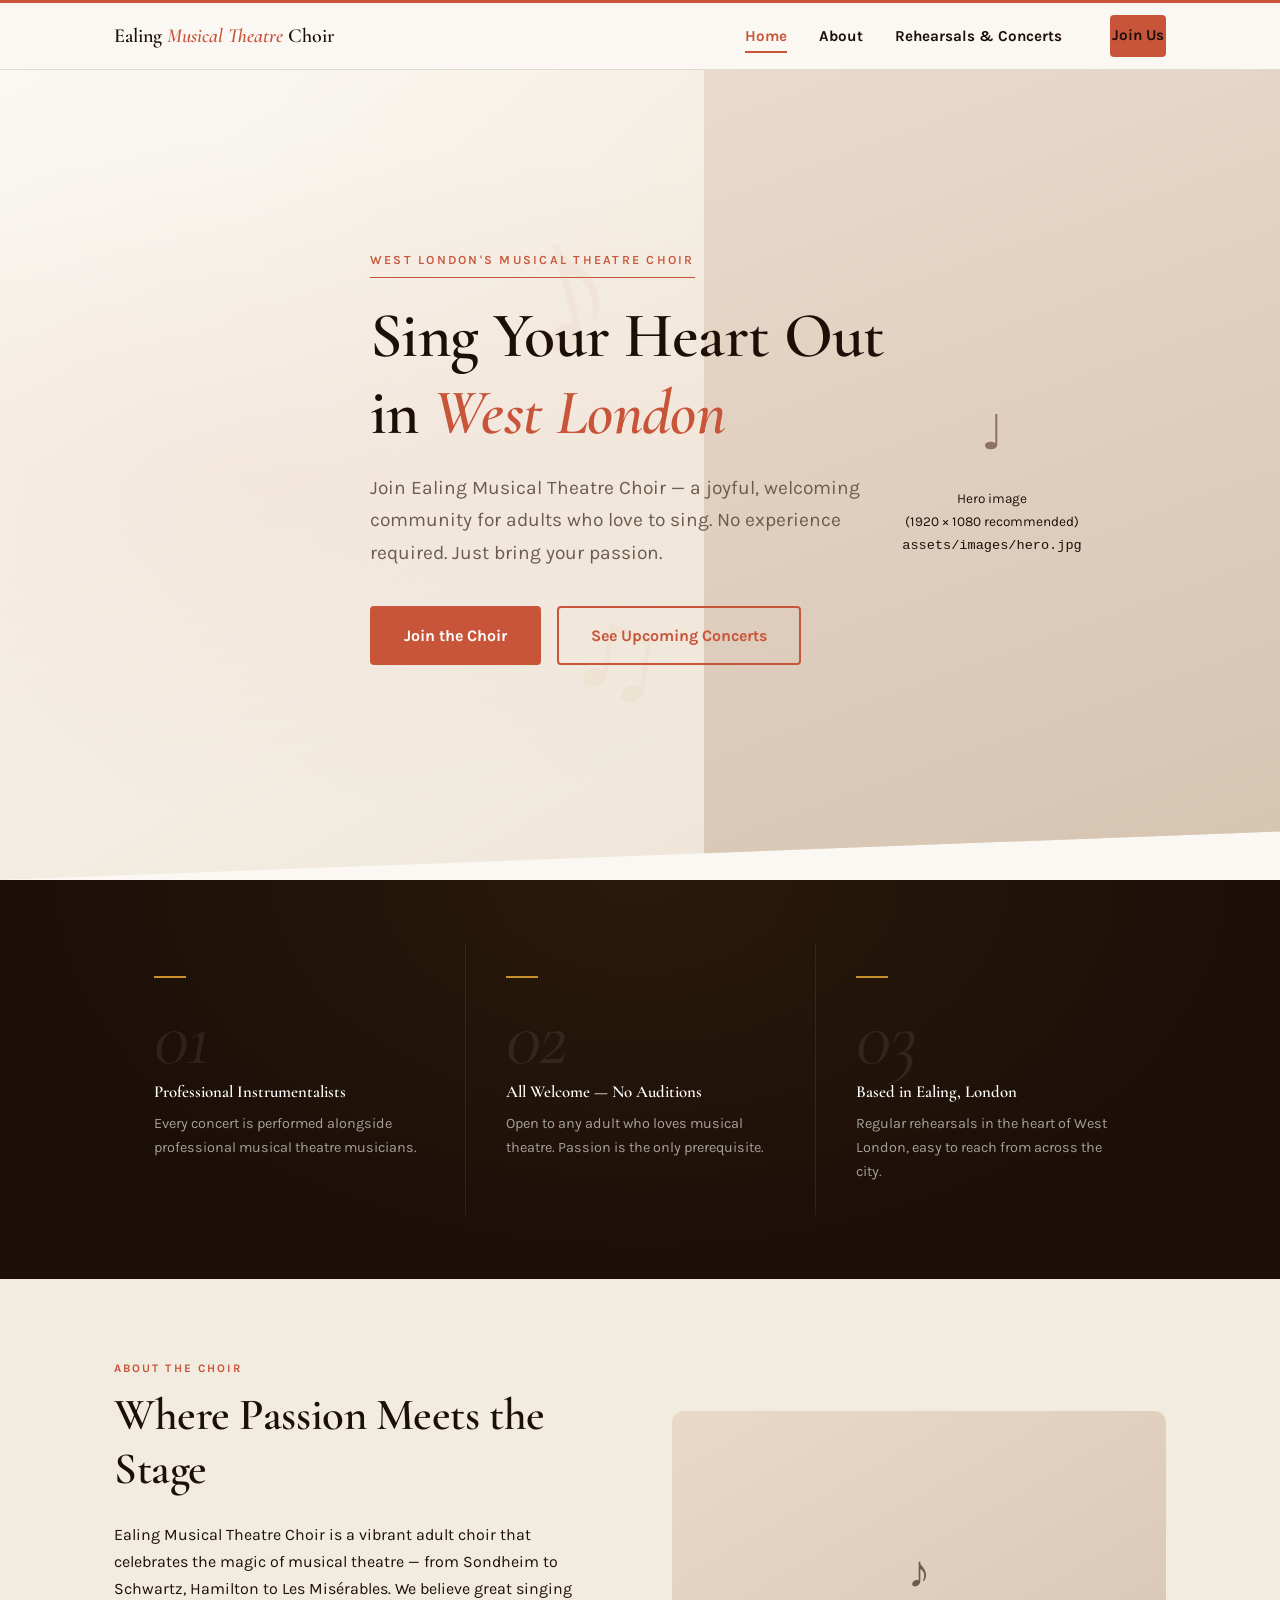
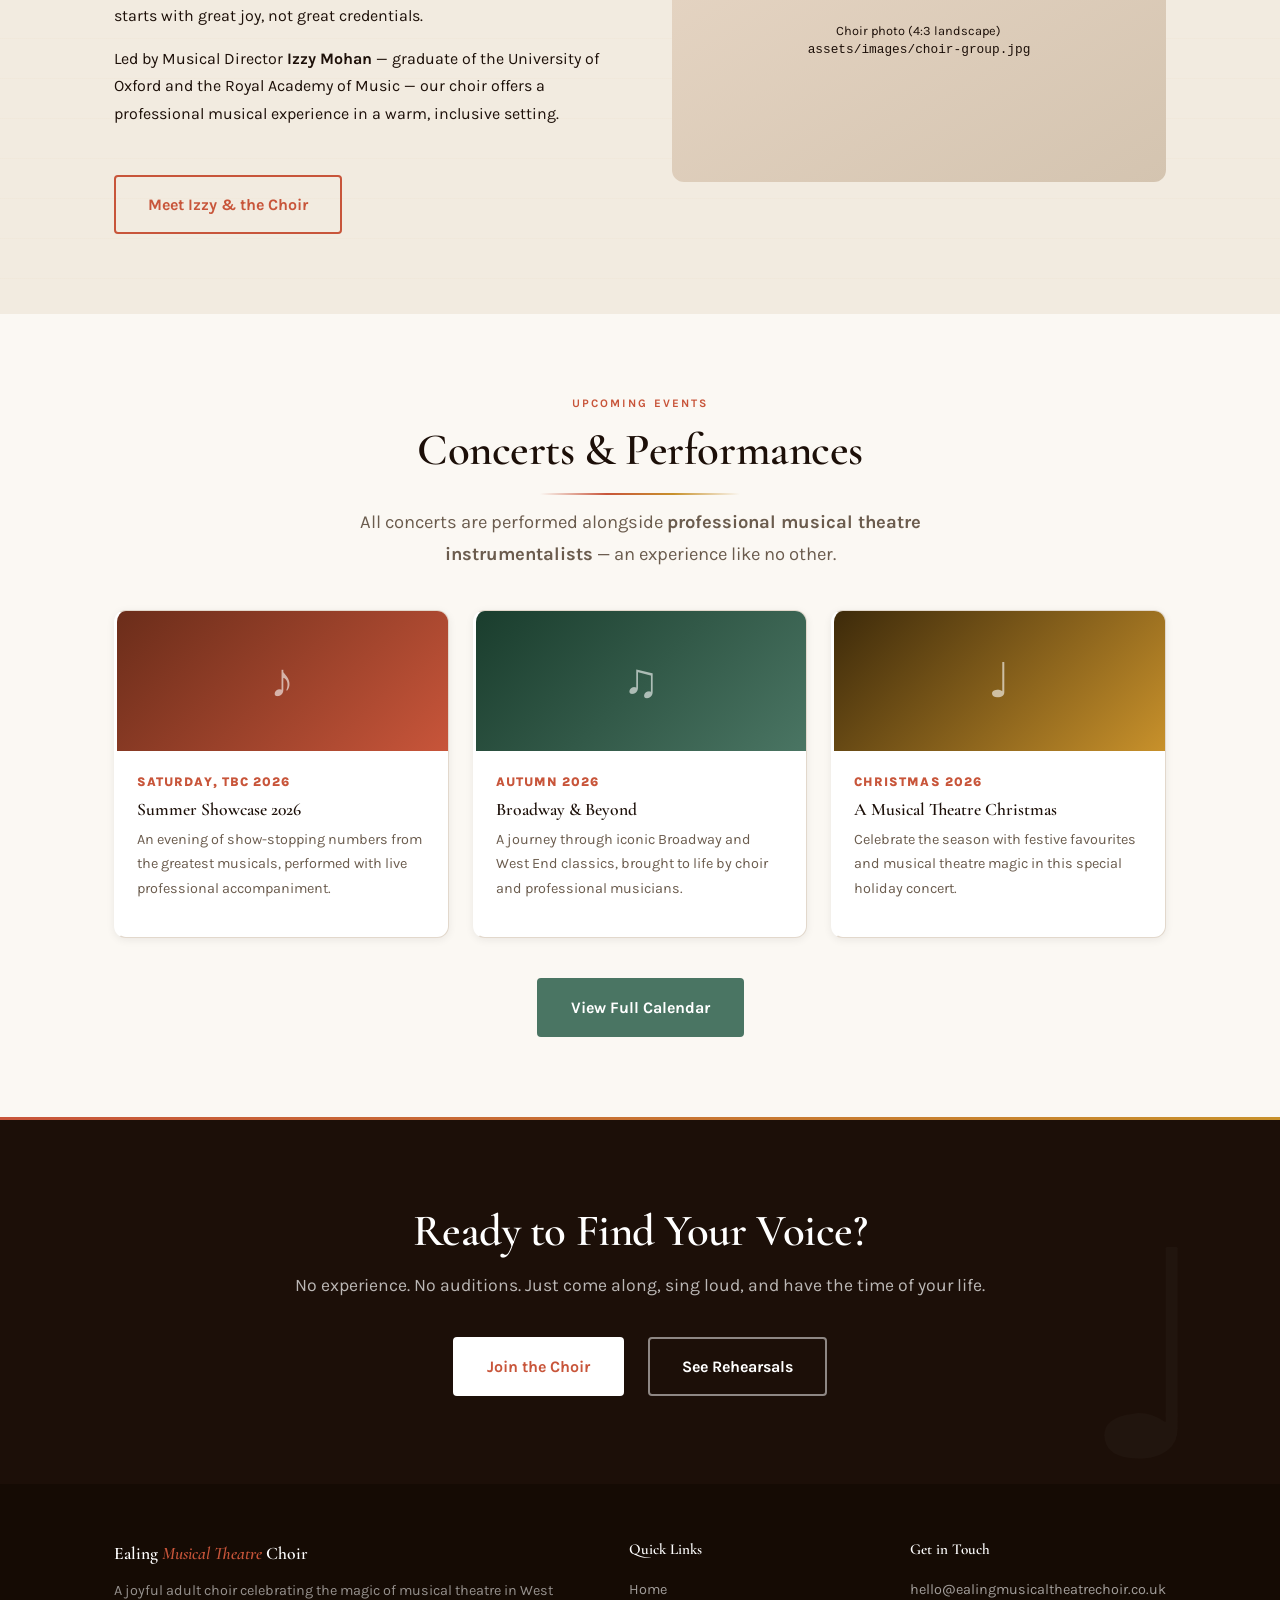
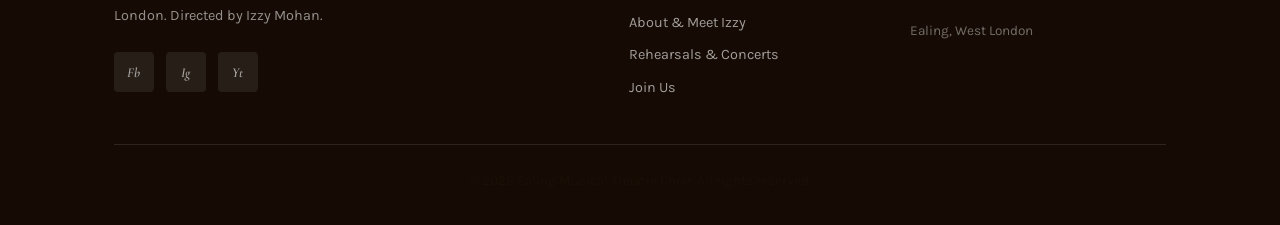
==== commit 82a16596: "Redesign site with Warm Editorial Theatre aesthetic Replace generic AI-generated design patterns wit" ====
--- a/index.html
+++ b/index.html
@@ -32,7 +32,7 @@
     <div class="hero-bg-placeholder"></div>
     <div class="container">
       <div class="hero-content">
-        <div class="hero-eyebrow">🎭 West London's Musical Theatre Choir</div>
+        <div class="hero-eyebrow">West London's Musical Theatre Choir</div>
         <h1>Sing Your Heart Out<br>in <em>West London</em></h1>
         <p class="hero-sub">
           Join Ealing Musical Theatre Choir — a joyful, welcoming community for adults
@@ -47,7 +47,7 @@
     <!-- Hero image: place a wide photo (1920×1080) in assets/images/ and update the CSS below -->
     <div class="hero-image-col">
       <div class="hero-image-placeholder">
-        <div class="placeholder-icon">🎼</div>
+        <div class="placeholder-icon" aria-hidden="true">♩</div>
         <p>
           <!-- UPDATE: Replace this column with a real choir photo -->
           Hero image<br>(1920 × 1080 recommended)<br>
@@ -62,17 +62,17 @@
     <div class="container">
       <div class="features-grid">
         <div class="feature-item">
-          <div class="feature-icon">🎺</div>
+          <div class="feature-number">01</div>
           <h3>Professional Instrumentalists</h3>
           <p>Every concert is performed alongside professional musical theatre musicians.</p>
         </div>
         <div class="feature-item">
-          <div class="feature-icon">🎤</div>
+          <div class="feature-number">02</div>
           <h3>All Welcome — No Auditions</h3>
           <p>Open to any adult who loves musical theatre. Passion is the only prerequisite.</p>
         </div>
         <div class="feature-item">
-          <div class="feature-icon">📍</div>
+          <div class="feature-number">03</div>
           <h3>Based in Ealing, London</h3>
           <p>Regular rehearsals in the heart of West London, easy to reach from across the city.</p>
         </div>
@@ -101,7 +101,7 @@
         </div>
         <div>
           <div class="image-placeholder landscape">
-            <div class="placeholder-icon">📸</div>
+            <div class="placeholder-icon" aria-hidden="true">♪</div>
             <p>
               <!-- UPDATE: Choir group photo -->
               Choir photo (4:3 landscape)<br>
@@ -119,6 +119,7 @@
       <div class="text-centre">
         <span class="section-label">Upcoming Events</span>
         <h2>Concerts &amp; Performances</h2>
+        <hr class="section-divider" />
         <p class="section-intro">
           All concerts are performed alongside <strong>professional musical theatre instrumentalists</strong>
           — an experience like no other.
@@ -128,30 +129,30 @@
       <div class="events-grid">
         <!-- UPDATE: Replace with real concert details -->
         <div class="event-card">
-          <div class="event-card-image">🎭</div>
+          <div class="event-card-image event-card-image--summer">♪</div>
           <div class="event-card-body">
             <div class="event-date"><!-- UPDATE --> Saturday, TBC 2026</div>
             <h3>Summer Showcase 2026</h3>
             <p>An evening of show-stopping numbers from the greatest musicals, performed with live professional accompaniment.</p>
-            <div class="event-venue">📍 <!-- UPDATE: Venue name, Ealing --></div>
+            <div class="event-venue"><!-- UPDATE: Venue name, Ealing --></div>
           </div>
         </div>
         <div class="event-card">
-          <div class="event-card-image">🎵</div>
+          <div class="event-card-image event-card-image--broadway">♫</div>
           <div class="event-card-body">
             <div class="event-date"><!-- UPDATE --> Autumn 2026</div>
             <h3>Broadway &amp; Beyond</h3>
             <p>A journey through iconic Broadway and West End classics, brought to life by choir and professional musicians.</p>
-            <div class="event-venue">📍 <!-- UPDATE: Venue name, Ealing --></div>
+            <div class="event-venue"><!-- UPDATE: Venue name, Ealing --></div>
           </div>
         </div>
         <div class="event-card">
-          <div class="event-card-image">✨</div>
+          <div class="event-card-image event-card-image--christmas">♩</div>
           <div class="event-card-body">
             <div class="event-date"><!-- UPDATE --> Christmas 2026</div>
             <h3>A Musical Theatre Christmas</h3>
             <p>Celebrate the season with festive favourites and musical theatre magic in this special holiday concert.</p>
-            <div class="event-venue">📍 <!-- UPDATE: Venue name, Ealing --></div>
+            <div class="event-venue"><!-- UPDATE: Venue name, Ealing --></div>
           </div>
         </div>
       </div>
@@ -183,9 +184,9 @@
           <p>A joyful adult choir celebrating the magic of musical theatre in West London. Directed by Izzy Mohan.</p>
           <div class="footer-social mt-24">
             <!-- UPDATE: Replace # with real social media URLs -->
-            <a href="#" title="Facebook" aria-label="Facebook">f</a>
-            <a href="#" title="Instagram" aria-label="Instagram">&#x1F4F7;</a>
-            <a href="#" title="YouTube" aria-label="YouTube">&#x25B6;</a>
+            <a href="#" title="Facebook" aria-label="Facebook">Fb</a>
+            <a href="#" title="Instagram" aria-label="Instagram">Ig</a>
+            <a href="#" title="YouTube" aria-label="YouTube">Yt</a>
           </div>
         </div>
         <nav class="footer-col" aria-label="Footer navigation">
--- a/css/style.css
+++ b/css/style.css
@@ -5,36 +5,38 @@
    ============================================================ */
 
 /* ---------- Google Fonts (imported here for portability) ---------- */
-@import url('https://fonts.googleapis.com/css2?family=Playfair+Display:ital,wght@0,400;0,700;0,900;1,400&family=Nunito:wght@400;600;700;800&display=swap');
+@import url('https://fonts.googleapis.com/css2?family=Cormorant+Garamond:ital,wght@0,400;0,500;0,600;0,700;1,400;1,600&family=Karla:wght@400;500;600;700&display=swap');
 
 /* ---------- CSS Custom Properties ---------- */
 :root {
-  --color-bg:          #FFFFFF;
-  --color-bg-soft:     #F9F7F4;
-  --color-bg-dark:     #2C2C2C;
-  --color-coral:       #E07B5A;
-  --color-coral-dark:  #C4603E;
-  --color-teal:        #3B9E8C;
-  --color-teal-dark:   #2E7D6F;
-  --color-text:        #2C2C2C;
-  --color-text-muted:  #6B6B6B;
-  --color-border:      #E8E4DF;
+  --color-bg:          #FBF8F3;
+  --color-bg-soft:     #F2EBE0;
+  --color-bg-dark:     #1C0F08;
+  --color-coral:       #C8553A;
+  --color-coral-dark:  #A83D24;
+  --color-gold:        #C8912B;
+  --color-gold-dark:   #A67520;
+  --color-teal:        #4A7563;
+  --color-teal-dark:   #355B4C;
+  --color-text:        #1C0F08;
+  --color-text-muted:  #6B5C4E;
+  --color-border:      #E2D8CC;
   --color-white:       #FFFFFF;
 
-  --font-heading: 'Playfair Display', Georgia, serif;
-  --font-body:    'Nunito', 'Segoe UI', Arial, sans-serif;
-
-  --radius-sm:  8px;
-  --radius-lg:  16px;
-  --radius-btn: 24px;
+  --font-heading: 'Cormorant Garamond', Georgia, serif;
+  --font-body:    'Karla', 'Segoe UI', Arial, sans-serif;
+
+  --radius-sm:  6px;
+  --radius-lg:  12px;
+  --radius-btn: 4px;
 
   --max-w: 1100px;
   --section-pad: 80px 24px;
   --nav-h: 70px;
 
-  --shadow-sm: 0 2px 8px rgba(0,0,0,0.07);
-  --shadow-md: 0 6px 24px rgba(0,0,0,0.10);
-  --shadow-lg: 0 12px 40px rgba(0,0,0,0.14);
+  --shadow-sm: 0 2px 8px rgba(28,15,8,0.07);
+  --shadow-md: 0 6px 24px rgba(28,15,8,0.10);
+  --shadow-lg: 0 12px 40px rgba(28,15,8,0.14);
 
   --transition: 0.25s ease;
 }
@@ -66,10 +68,10 @@
   color: var(--color-text);
 }
 
-h1 { font-size: clamp(2.2rem, 5vw, 3.8rem); font-weight: 900; }
-h2 { font-size: clamp(1.8rem, 3.5vw, 2.8rem); font-weight: 700; }
-h3 { font-size: clamp(1.2rem, 2.5vw, 1.6rem); font-weight: 700; }
-h4 { font-size: 1.1rem; font-weight: 700; }
+h1 { font-size: clamp(2.4rem, 5vw, 4.4rem); font-weight: 600; letter-spacing: -0.01em; }
+h2 { font-size: clamp(1.9rem, 3.5vw, 3rem);  font-weight: 600; letter-spacing: -0.01em; }
+h3 { font-size: clamp(1.2rem, 2.5vw, 1.7rem); font-weight: 600; }
+h4 { font-size: 1.1rem; font-weight: 600; }
 p  { margin-bottom: 1rem; color: var(--color-text); }
 p:last-child { margin-bottom: 0; }
 
@@ -89,12 +91,12 @@
 
 .section-label {
   font-family: var(--font-body);
-  font-size: 0.8rem;
-  font-weight: 800;
-  letter-spacing: 0.12em;
+  font-size: 0.72rem;
+  font-weight: 700;
+  letter-spacing: 0.18em;
   text-transform: uppercase;
   color: var(--color-coral);
-  margin-bottom: 12px;
+  margin-bottom: 10px;
   display: block;
 }
 
@@ -175,9 +177,10 @@
   position: sticky;
   top: 0;
   z-index: 100;
-  background: rgba(255,255,255,0.97);
+  background: rgba(251,248,243,0.97);
   backdrop-filter: blur(8px);
   border-bottom: 1px solid var(--color-border);
+  border-top: 3px solid var(--color-coral);
   height: var(--nav-h);
   display: flex;
   align-items: center;
@@ -192,13 +195,24 @@
 
 .nav-logo {
   font-family: var(--font-heading);
-  font-size: 1.3rem;
-  font-weight: 900;
+  font-size: 1.25rem;
+  font-weight: 600;
   color: var(--color-text);
   line-height: 1.1;
-}
-.nav-logo span { color: var(--color-coral); }
+  position: relative;
+  display: inline-block;
+}
+.nav-logo span { color: var(--color-coral); font-style: italic; }
 .nav-logo:hover { color: var(--color-text); }
+.nav-logo::after {
+  content: '';
+  position: absolute;
+  bottom: -2px; left: 0;
+  width: 0; height: 1px;
+  background: var(--color-gold);
+  transition: width 0.3s ease;
+}
+.nav-logo:hover::after { width: 100%; }
 
 .nav-links {
   display: flex;
@@ -253,7 +267,7 @@
     top: var(--nav-h);
     left: 0;
     right: 0;
-    background: var(--color-white);
+    background: var(--color-bg);
     flex-direction: column;
     align-items: flex-start;
     gap: 0;
@@ -277,21 +291,51 @@
 }
 
 /* ---------- Hero ---------- */
+
+@keyframes fadeInUp {
+  from { opacity: 0; transform: translateY(24px); }
+  to   { opacity: 1; transform: translateY(0); }
+}
+
 .hero {
   position: relative;
   min-height: 90vh;
   display: flex;
   align-items: center;
   overflow: hidden;
-  background: linear-gradient(135deg, #FFF5F2 0%, #F0FAF8 100%);
+  background: linear-gradient(150deg, #FBF8F3 0%, #F2EBE0 60%, #EBE0D0 100%);
+  clip-path: polygon(0 0, 100% 0, 100% 94%, 0 100%);
+  padding-bottom: 120px;
+}
+
+.hero::before {
+  content: '♪';
+  position: absolute;
+  top: 15%; right: 52%;
+  font-size: 12rem; font-family: Georgia, serif;
+  color: var(--color-coral); opacity: 0.04;
+  transform: rotate(-15deg);
+  line-height: 1;
+  pointer-events: none; z-index: 0;
+}
+
+.hero::after {
+  content: '♫';
+  position: absolute;
+  bottom: 20%; right: 48%;
+  font-size: 8rem; font-family: Georgia, serif;
+  color: var(--color-gold); opacity: 0.05;
+  transform: rotate(8deg);
+  line-height: 1;
+  pointer-events: none; z-index: 0;
 }
 
 .hero-bg-placeholder {
   position: absolute;
   inset: 0;
-  background: linear-gradient(135deg,
-    rgba(224,123,90,0.08) 0%,
-    rgba(59,158,140,0.08) 100%);
+  background:
+    radial-gradient(ellipse at 20% 50%, rgba(200,85,58,0.06) 0%, transparent 60%),
+    radial-gradient(ellipse at 80% 20%, rgba(200,145,43,0.05) 0%, transparent 55%);
   /* Replace with: background-image: url('assets/images/hero.jpg'); background-size: cover; background-position: center; */
 }
 
@@ -302,22 +346,26 @@
 }
 
 .hero-eyebrow {
-  display: inline-flex;
-  align-items: center;
-  gap: 8px;
-  background: rgba(224,123,90,0.1);
+  display: inline-block;
   color: var(--color-coral);
-  font-weight: 800;
-  font-size: 0.85rem;
-  letter-spacing: 0.08em;
+  font-family: var(--font-body);
+  font-weight: 600;
+  font-size: 0.78rem;
+  letter-spacing: 0.18em;
   text-transform: uppercase;
-  padding: 6px 16px;
-  border-radius: var(--radius-btn);
-  margin-bottom: 24px;
+  margin-bottom: 20px;
+  padding: 0 0 6px 0;
+  background: none;
+  border-radius: 0;
+  border-bottom: 1px solid var(--color-coral);
+  animation: fadeInUp 0.55s cubic-bezier(0.4,0,0.2,1) both;
+  animation-delay: 0s;
 }
 
 .hero h1 {
   margin-bottom: 20px;
+  animation: fadeInUp 0.55s cubic-bezier(0.4,0,0.2,1) both;
+  animation-delay: 0.15s;
 }
 
 .hero h1 em {
@@ -330,12 +378,16 @@
   color: var(--color-text-muted);
   margin-bottom: 36px;
   max-width: 540px;
+  animation: fadeInUp 0.55s cubic-bezier(0.4,0,0.2,1) both;
+  animation-delay: 0.3s;
 }
 
 .hero-actions {
   display: flex;
   gap: 16px;
   flex-wrap: wrap;
+  animation: fadeInUp 0.55s cubic-bezier(0.4,0,0.2,1) both;
+  animation-delay: 0.45s;
 }
 
 .hero-image-col {
@@ -354,12 +406,12 @@
 .hero-image-placeholder {
   width: 100%;
   height: 100%;
-  background: linear-gradient(135deg, #fce8e1, #d4ecea);
+  background: linear-gradient(160deg, #EBD9CC 0%, #D4C4B0 100%);
   display: flex;
   flex-direction: column;
   align-items: center;
   justify-content: center;
-  color: var(--color-text-muted);
+  color: #8C7260;
   text-align: center;
   gap: 12px;
   padding: 24px;
@@ -368,52 +420,102 @@
 .hero-image-placeholder p { font-size: 0.85rem; margin: 0; }
 
 @media (max-width: 900px) {
-  .hero { min-height: auto; padding: 80px 24px 100px; }
+  .hero { min-height: auto; padding: 80px 24px 100px; clip-path: none; }
   .hero-image-col { display: none; }
   .hero-content { max-width: 100%; }
+}
+
+@media (prefers-reduced-motion: reduce) {
+  .hero-eyebrow, .hero h1, .hero-sub, .hero-actions {
+    animation: none;
+    opacity: 1;
+    transform: none;
+  }
 }
 
 /* ---------- Feature Strip ---------- */
 .features {
   background: var(--color-bg-dark);
-  padding: 48px 24px;
+  padding: 64px 24px;
+  position: relative;
+  overflow: hidden;
+}
+
+.features::before {
+  content: '';
+  position: absolute; inset: 0;
+  background: radial-gradient(ellipse at 50% 0%, rgba(200,145,43,0.08) 0%, transparent 70%);
+  pointer-events: none;
 }
 
 .features-grid {
   display: grid;
   grid-template-columns: repeat(3, 1fr);
-  gap: 32px;
+  gap: 0;
+  position: relative; z-index: 1;
 }
 
 .feature-item {
-  text-align: center;
+  text-align: left;
   color: var(--color-white);
-}
-
-.feature-icon {
-  font-size: 2.4rem;
-  margin-bottom: 12px;
+  padding: 32px 40px;
+  border-left: 1px solid rgba(255,255,255,0.08);
+  position: relative;
+}
+
+.feature-item:first-child { border-left: none; }
+
+.feature-item::before {
+  content: '';
+  display: block;
+  width: 32px;
+  height: 2px;
+  background: var(--color-gold);
+  margin-bottom: 20px;
+}
+
+.feature-number {
+  font-family: var(--font-heading);
+  font-style: italic;
+  font-size: 5rem;
+  font-weight: 400;
+  color: rgba(255,255,255,0.08);
+  line-height: 1;
+  margin-bottom: 4px;
+  display: block;
+  letter-spacing: -0.02em;
 }
 
 .feature-item h3 {
   color: var(--color-white);
-  font-size: 1.1rem;
-  margin-bottom: 8px;
+  font-size: 1.05rem;
+  font-weight: 600;
+  margin-bottom: 10px;
+  font-family: var(--font-heading);
 }
 
 .feature-item p {
-  color: rgba(255,255,255,0.65);
+  color: rgba(255,255,255,0.6);
   font-size: 0.9rem;
   margin: 0;
+  line-height: 1.65;
 }
 
 @media (max-width: 768px) {
-  .features-grid { grid-template-columns: 1fr; gap: 28px; }
+  .features-grid { grid-template-columns: 1fr; gap: 0; }
+  .feature-item { border-left: none; border-top: 1px solid rgba(255,255,255,0.08); padding: 28px 24px; }
+  .feature-item:first-child { border-top: none; }
 }
 
 /* ---------- About Teaser (2-col) ---------- */
 .about-teaser {
-  background: var(--color-bg-soft);
+  background:
+    repeating-linear-gradient(
+      transparent,
+      transparent 39px,
+      rgba(200,145,43,0.05) 40px
+    ),
+    var(--color-bg-soft);
 }
 
 .two-col {
@@ -427,7 +529,7 @@
 .two-col.reverse > * { direction: ltr; }
 
 .image-placeholder {
-  background: linear-gradient(135deg, #fce8e1, #d4ecea);
+  background: linear-gradient(150deg, #EAD9C8 0%, #D4C4B0 100%);
   border-radius: var(--radius-lg);
   display: flex;
   flex-direction: column;
@@ -462,22 +564,29 @@
   border-radius: var(--radius-lg);
   overflow: hidden;
   box-shadow: var(--shadow-sm);
-  transition: box-shadow var(--transition), transform var(--transition);
+  transition: all 0.3s cubic-bezier(0.4, 0, 0.2, 1);
+  border-left: 3px solid transparent;
 }
 .event-card:hover {
   box-shadow: var(--shadow-md);
-  transform: translateY(-4px);
+  transform: translateY(-6px);
+  border-left-color: var(--color-coral);
 }
 
 .event-card-image {
-  height: 180px;
-  background: linear-gradient(135deg, #fce8e1, #d4ecea);
+  height: 140px;
+  background: var(--color-bg-dark);
   display: flex;
   align-items: center;
   justify-content: center;
-  font-size: 2rem;
-  color: var(--color-text-muted);
-}
+  font-size: 3rem;
+  font-family: Georgia, serif;
+  color: rgba(255,255,255,0.6);
+}
+
+.event-card-image--summer    { background: linear-gradient(135deg, #6B2D1A, #C8553A); }
+.event-card-image--broadway  { background: linear-gradient(135deg, #1A3D2D, #4A7563); }
+.event-card-image--christmas { background: linear-gradient(135deg, #3D2A0A, #C8912B); }
 
 .event-card-body {
   padding: 20px;
@@ -520,10 +629,30 @@
 
 /* ---------- CTA Banner ---------- */
 .cta-banner {
-  background: linear-gradient(135deg, var(--color-coral) 0%, #c9554a 100%);
+  background: var(--color-bg-dark);
   text-align: center;
-  padding: 80px 24px;
-}
+  padding: 88px 24px;
+  position: relative;
+  overflow: hidden;
+}
+
+.cta-banner::before {
+  content: '';
+  position: absolute; top: 0; left: 0; right: 0;
+  height: 3px;
+  background: linear-gradient(to right, var(--color-coral), var(--color-gold));
+}
+
+.cta-banner::after {
+  content: '♩';
+  position: absolute; right: 5%; bottom: -20px;
+  font-size: 18rem; font-family: Georgia, serif;
+  color: rgba(255,255,255,0.025);
+  line-height: 1;
+  pointer-events: none;
+}
+
+.cta-banner > .container { position: relative; z-index: 1; }
 
 .cta-banner h2 {
   color: var(--color-white);
@@ -531,17 +660,17 @@
 }
 
 .cta-banner p {
-  color: rgba(255,255,255,0.85);
+  color: rgba(255,255,255,0.7);
   font-size: 1.1rem;
-  margin-bottom: 32px;
+  margin-bottom: 36px;
 }
 
 .cta-banner .btn { margin: 0 8px; }
 
 /* ---------- Footer ---------- */
 .site-footer {
-  background: var(--color-bg-dark);
-  color: rgba(255,255,255,0.7);
+  background: #150B04;
+  color: rgba(255,255,255,0.65);
   padding: 56px 24px 32px;
 }
 
@@ -572,17 +701,23 @@
 }
 
 .footer-social a {
-  width: 36px;
-  height: 36px;
-  border-radius: 50%;
-  background: rgba(255,255,255,0.1);
+  width: 40px;
+  height: 40px;
+  border-radius: 4px;
+  background: rgba(255,255,255,0.08);
   display: flex;
   align-items: center;
   justify-content: center;
-  font-size: 0.9rem;
-  transition: background var(--transition);
-}
-.footer-social a:hover { background: var(--color-coral); }
+  font-family: var(--font-heading);
+  font-style: italic;
+  font-size: 0.85rem;
+  font-weight: 600;
+  letter-spacing: 0.02em;
+  color: rgba(255,255,255,0.6);
+  transition: background var(--transition), color var(--transition);
+  text-decoration: none;
+}
+.footer-social a:hover { background: var(--color-coral); color: var(--color-white); }
 
 .footer-bottom {
   border-top: 1px solid rgba(255,255,255,0.1);
@@ -598,14 +733,26 @@
 
 /* ---------- Page Hero (inner pages) ---------- */
 .page-hero {
-  background: linear-gradient(135deg, #FFF5F2 0%, #F0FAF8 100%);
+  background: var(--color-bg-soft);
   padding: 80px 24px 64px;
   text-align: center;
-  border-bottom: 1px solid var(--color-border);
-}
-
-.page-hero h1 { margin-bottom: 16px; }
-.page-hero p  { font-size: 1.1rem; color: var(--color-text-muted); max-width: 560px; margin: 0 auto; }
+  border-bottom: 2px solid var(--color-border);
+  position: relative;
+  overflow: hidden;
+}
+
+.page-hero::after {
+  content: '♪';
+  position: absolute;
+  right: 5%; bottom: -30px;
+  font-size: 16rem; font-family: Georgia, serif;
+  color: var(--color-coral); opacity: 0.04;
+  line-height: 1; pointer-events: none;
+}
+
+.page-hero h1 { margin-bottom: 16px; position: relative; z-index: 1; }
+.page-hero p  { font-size: 1.1rem; color: var(--color-text-muted); max-width: 560px; margin: 0 auto; position: relative; z-index: 1; }
+.page-hero .section-label { position: relative; z-index: 1; }
 
 /* ---------- About Page ---------- */
 .values-grid {
@@ -621,9 +768,22 @@
   padding: 32px 24px;
   text-align: center;
   border: 1px solid var(--color-border);
-}
-
-.value-card .value-icon { font-size: 2rem; margin-bottom: 12px; }
+  border-top: 3px solid var(--color-coral);
+  position: relative;
+}
+.value-card:nth-child(2) { border-top-color: var(--color-gold); }
+.value-card:nth-child(3) { border-top-color: var(--color-teal); }
+
+.value-card .value-icon {
+  font-size: 1.8rem;
+  margin-bottom: 16px;
+  font-family: Georgia, serif;
+  color: var(--color-coral);
+  opacity: 0.7;
+}
+.value-card:nth-child(2) .value-icon { color: var(--color-gold); }
+.value-card:nth-child(3) .value-icon { color: var(--color-teal); }
+
 .value-card h3 { font-size: 1.1rem; margin-bottom: 8px; }
 .value-card p  { font-size: 0.9rem; color: var(--color-text-muted); margin: 0; }
 
@@ -641,14 +801,14 @@
 }
 
 .bio-photo {
-  background: linear-gradient(135deg, #fce8e1, #d4ecea);
+  background: linear-gradient(160deg, #1C0F08 0%, #3A1E0F 100%);
   display: flex;
   flex-direction: column;
   align-items: center;
   justify-content: center;
   gap: 12px;
   padding: 32px;
-  color: var(--color-text-muted);
+  color: rgba(255,255,255,0.5);
   text-align: center;
   min-height: 360px;
 }
@@ -676,10 +836,11 @@
   font-size: 0.95rem;
 }
 .credential-item .cred-icon {
-  color: var(--color-teal);
-  font-size: 1rem;
+  color: var(--color-coral);
+  font-size: 0.75rem;
+  font-weight: 700;
   flex-shrink: 0;
-  margin-top: 2px;
+  margin-top: 3px;
 }
 
 @media (max-width: 768px) {
@@ -786,7 +947,7 @@
   left: calc(16.66% + 24px);
   right: calc(16.66% + 24px);
   height: 2px;
-  background: var(--color-border);
+  background: linear-gradient(to right, var(--color-coral), var(--color-gold));
   z-index: 0;
 }
 
@@ -803,13 +964,14 @@
   background: var(--color-coral);
   color: var(--color-white);
   font-family: var(--font-heading);
-  font-size: 1.4rem;
-  font-weight: 900;
+  font-style: italic;
+  font-size: 1.6rem;
+  font-weight: 600;
   display: flex;
   align-items: center;
   justify-content: center;
-  margin: 0 auto 16px;
-  box-shadow: 0 4px 16px rgba(224,123,90,0.35);
+  margin: 0 auto 20px;
+  box-shadow: 0 4px 16px rgba(200,85,58,0.3);
 }
 
 .step-card h3 { font-size: 1.1rem; margin-bottom: 8px; }
@@ -893,6 +1055,7 @@
   background: var(--color-white);
   border: 1px solid var(--color-border);
   border-radius: var(--radius-lg);
+  border-top: 3px solid var(--color-coral);
   padding: 40px;
   max-width: 640px;
   margin: 0 auto;
@@ -935,7 +1098,7 @@
 .form-group input:focus,
 .form-group textarea:focus {
   border-color: var(--color-coral);
-  box-shadow: 0 0 0 3px rgba(224,123,90,0.15);
+  box-shadow: 0 0 0 3px rgba(200,85,58,0.12);
   background: var(--color-white);
 }
 
@@ -957,13 +1120,33 @@
 
 /* ---------- Highlight Callout ---------- */
 .highlight-callout {
-  background: linear-gradient(135deg, rgba(224,123,90,0.08), rgba(59,158,140,0.08));
-  border-left: 4px solid var(--color-coral);
-  border-radius: 0 var(--radius-sm) var(--radius-sm) 0;
-  padding: 20px 24px;
-  margin: 24px 0;
-}
-.highlight-callout p { margin: 0; font-size: 1rem; }
+  border-left: 3px solid var(--color-gold);
+  border-radius: 0;
+  padding: 20px 28px;
+  margin: 28px 0;
+  background: rgba(200,145,43,0.05);
+  position: relative;
+}
+
+.highlight-callout::before {
+  content: '\201C';
+  font-family: var(--font-heading);
+  font-size: 4rem;
+  color: var(--color-gold);
+  opacity: 0.3;
+  position: absolute;
+  top: -10px; left: 12px;
+  line-height: 1;
+}
+
+.highlight-callout p {
+  margin: 0;
+  font-size: 1.05rem;
+  font-family: var(--font-heading);
+  font-style: italic;
+  color: var(--color-text);
+  line-height: 1.6;
+}
 
 /* ---------- Badge ---------- */
 .badge {
@@ -971,15 +1154,26 @@
   align-items: center;
   gap: 6px;
   font-size: 0.78rem;
-  font-weight: 800;
+  font-weight: 700;
   text-transform: uppercase;
   letter-spacing: 0.06em;
   padding: 4px 12px;
   border-radius: var(--radius-btn);
 }
-.badge-coral  { background: rgba(224,123,90,0.12); color: var(--color-coral); }
-.badge-teal   { background: rgba(59,158,140,0.12); color: var(--color-teal); }
-.badge-dark   { background: rgba(44,44,44,0.08);   color: var(--color-text); }
+.badge-coral  { background: rgba(200,85,58,0.12);  color: var(--color-coral); }
+.badge-teal   { background: rgba(74,117,99,0.12);  color: var(--color-teal); }
+.badge-gold   { background: rgba(200,145,43,0.12); color: var(--color-gold); }
+.badge-dark   { background: rgba(28,15,8,0.08);    color: var(--color-text); }
+
+/* ---------- Section Divider ---------- */
+.section-divider {
+  height: 2px;
+  background: linear-gradient(to right, transparent, var(--color-coral), var(--color-gold), transparent);
+  margin: 16px auto 0;
+  max-width: 200px;
+  border: none;
+  display: block;
+}
 
 /* ---------- Divider ---------- */
 .divider {
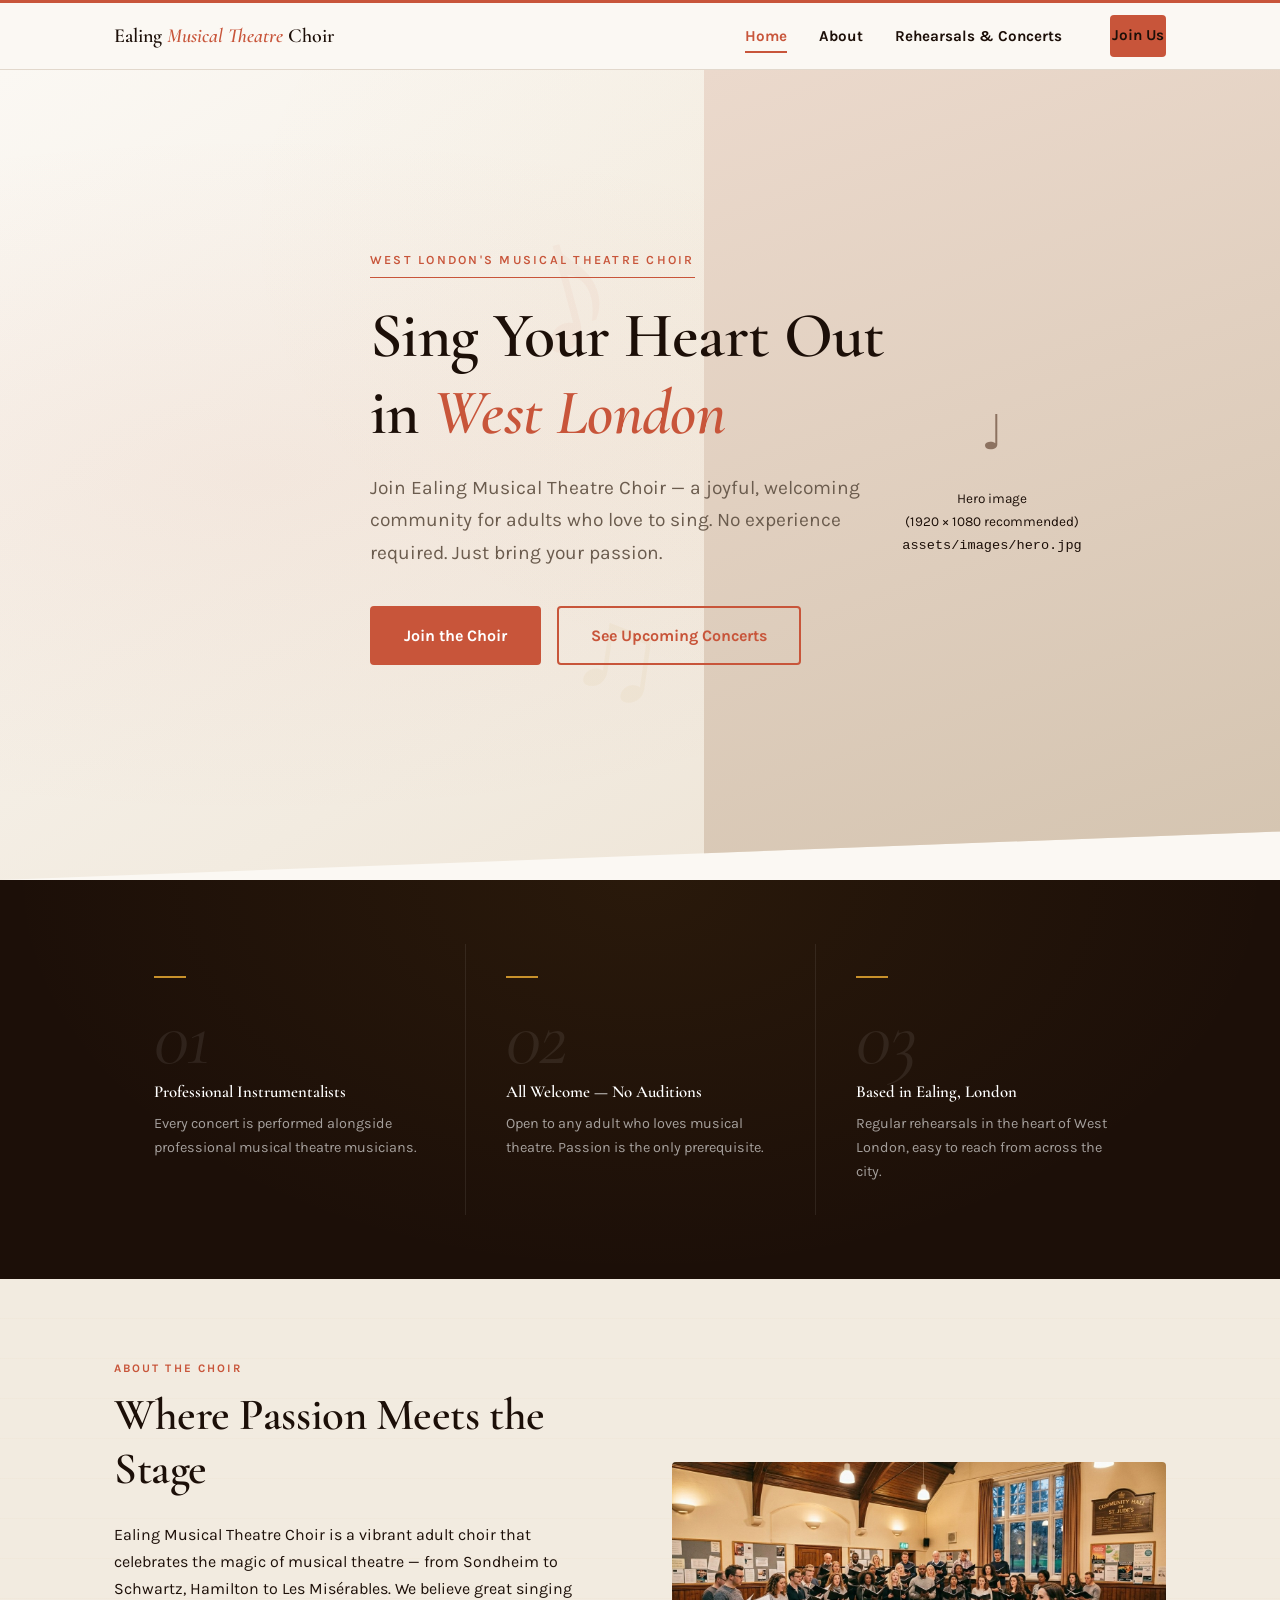
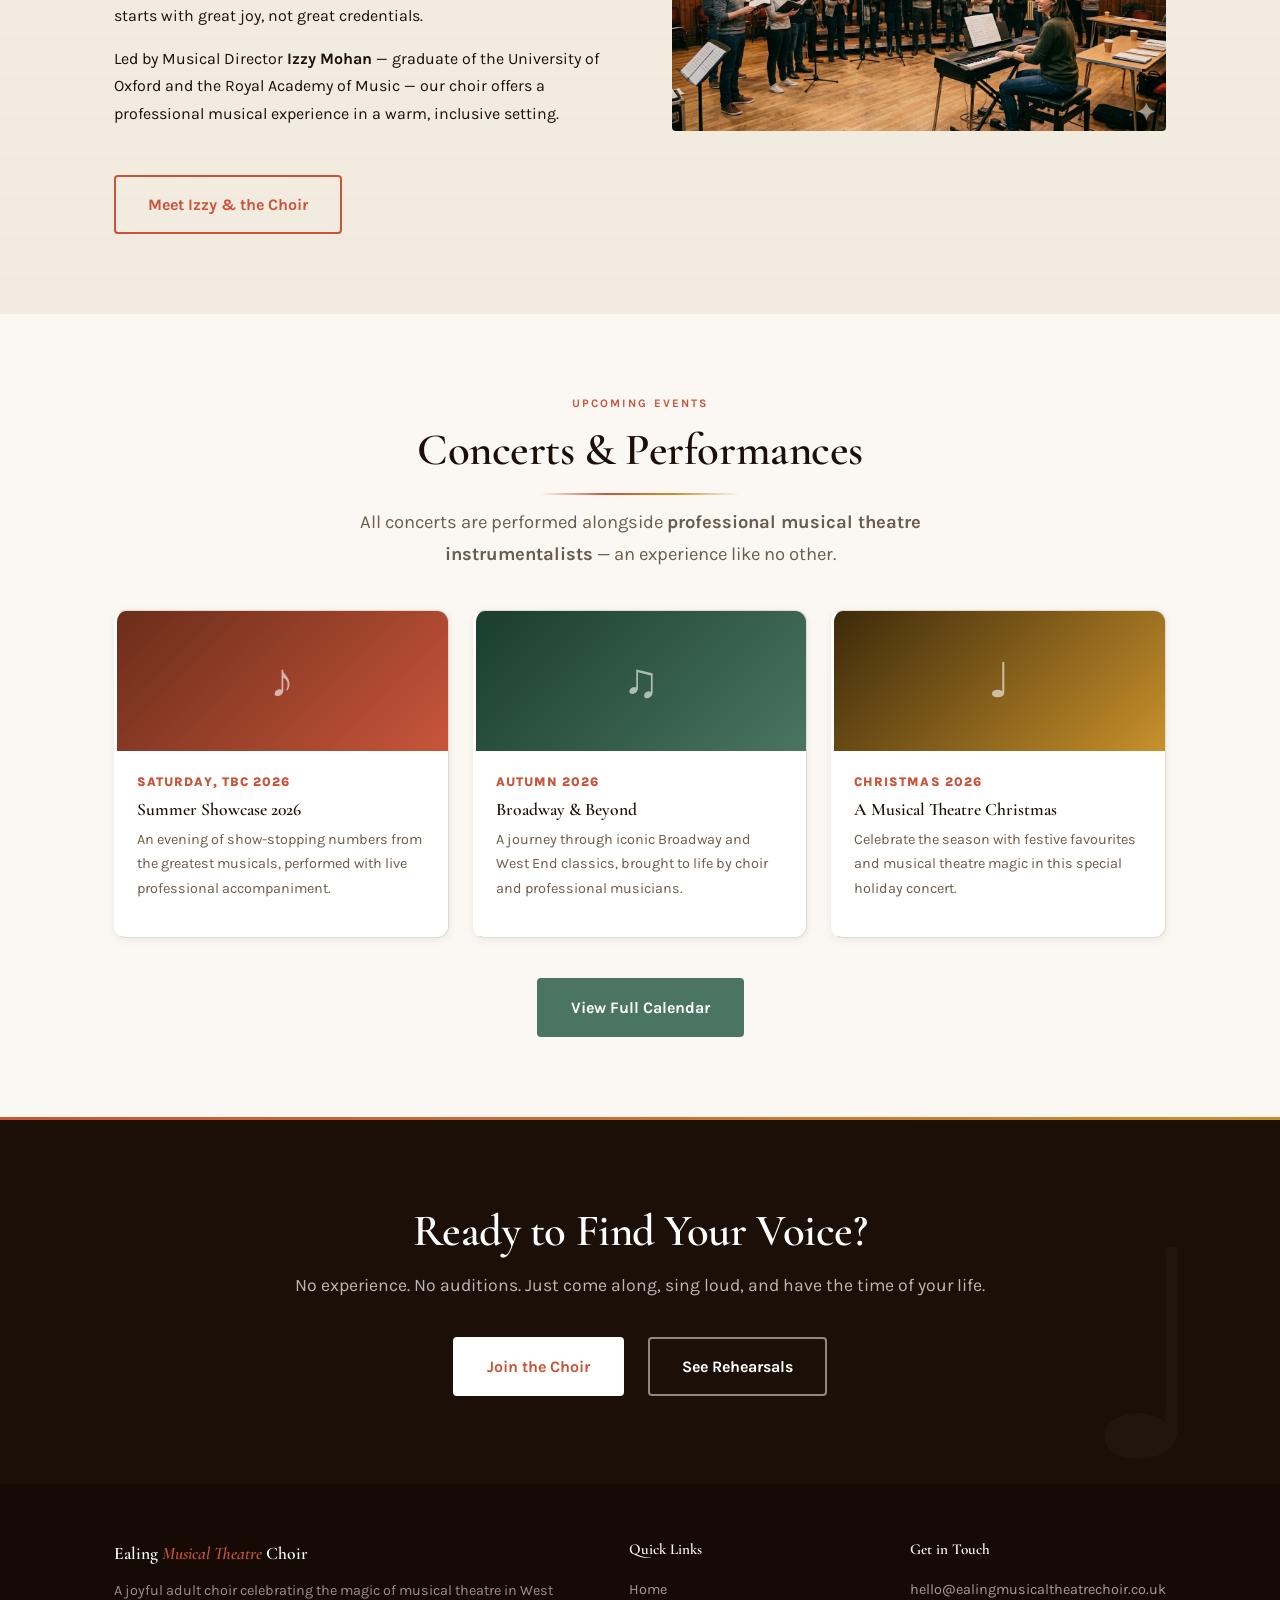
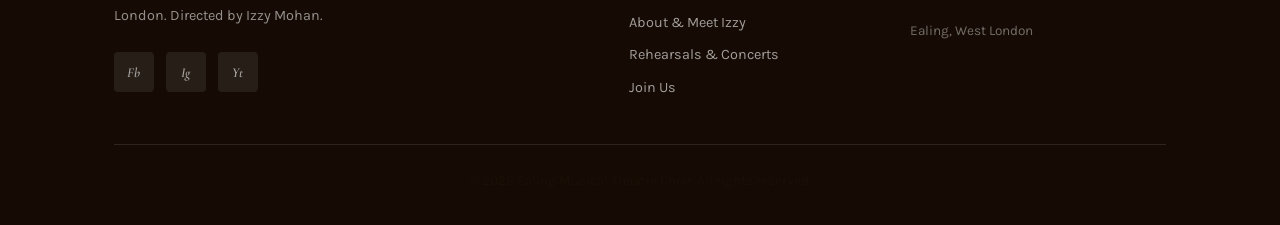
==== commit 9ac42dca: "Add choir group photo and activate image in HTML pages Saves the provided choir-group.jpg (1408×768 " ====
--- a/index.html
+++ b/index.html
@@ -100,14 +100,7 @@
           <a href="about.html" class="btn btn-secondary mt-32">Meet Izzy &amp; the Choir</a>
         </div>
         <div>
-          <div class="image-placeholder landscape">
-            <div class="placeholder-icon" aria-hidden="true">♪</div>
-            <p>
-              <!-- UPDATE: Choir group photo -->
-              Choir photo (4:3 landscape)<br>
-              <code>assets/images/choir-group.jpg</code>
-            </p>
-          </div>
+          <img src="assets/images/choir-group.jpg" alt="Ealing Musical Theatre Choir" style="width:100%;height:100%;object-fit:cover;border-radius:4px;" />
         </div>
       </div>
     </div>
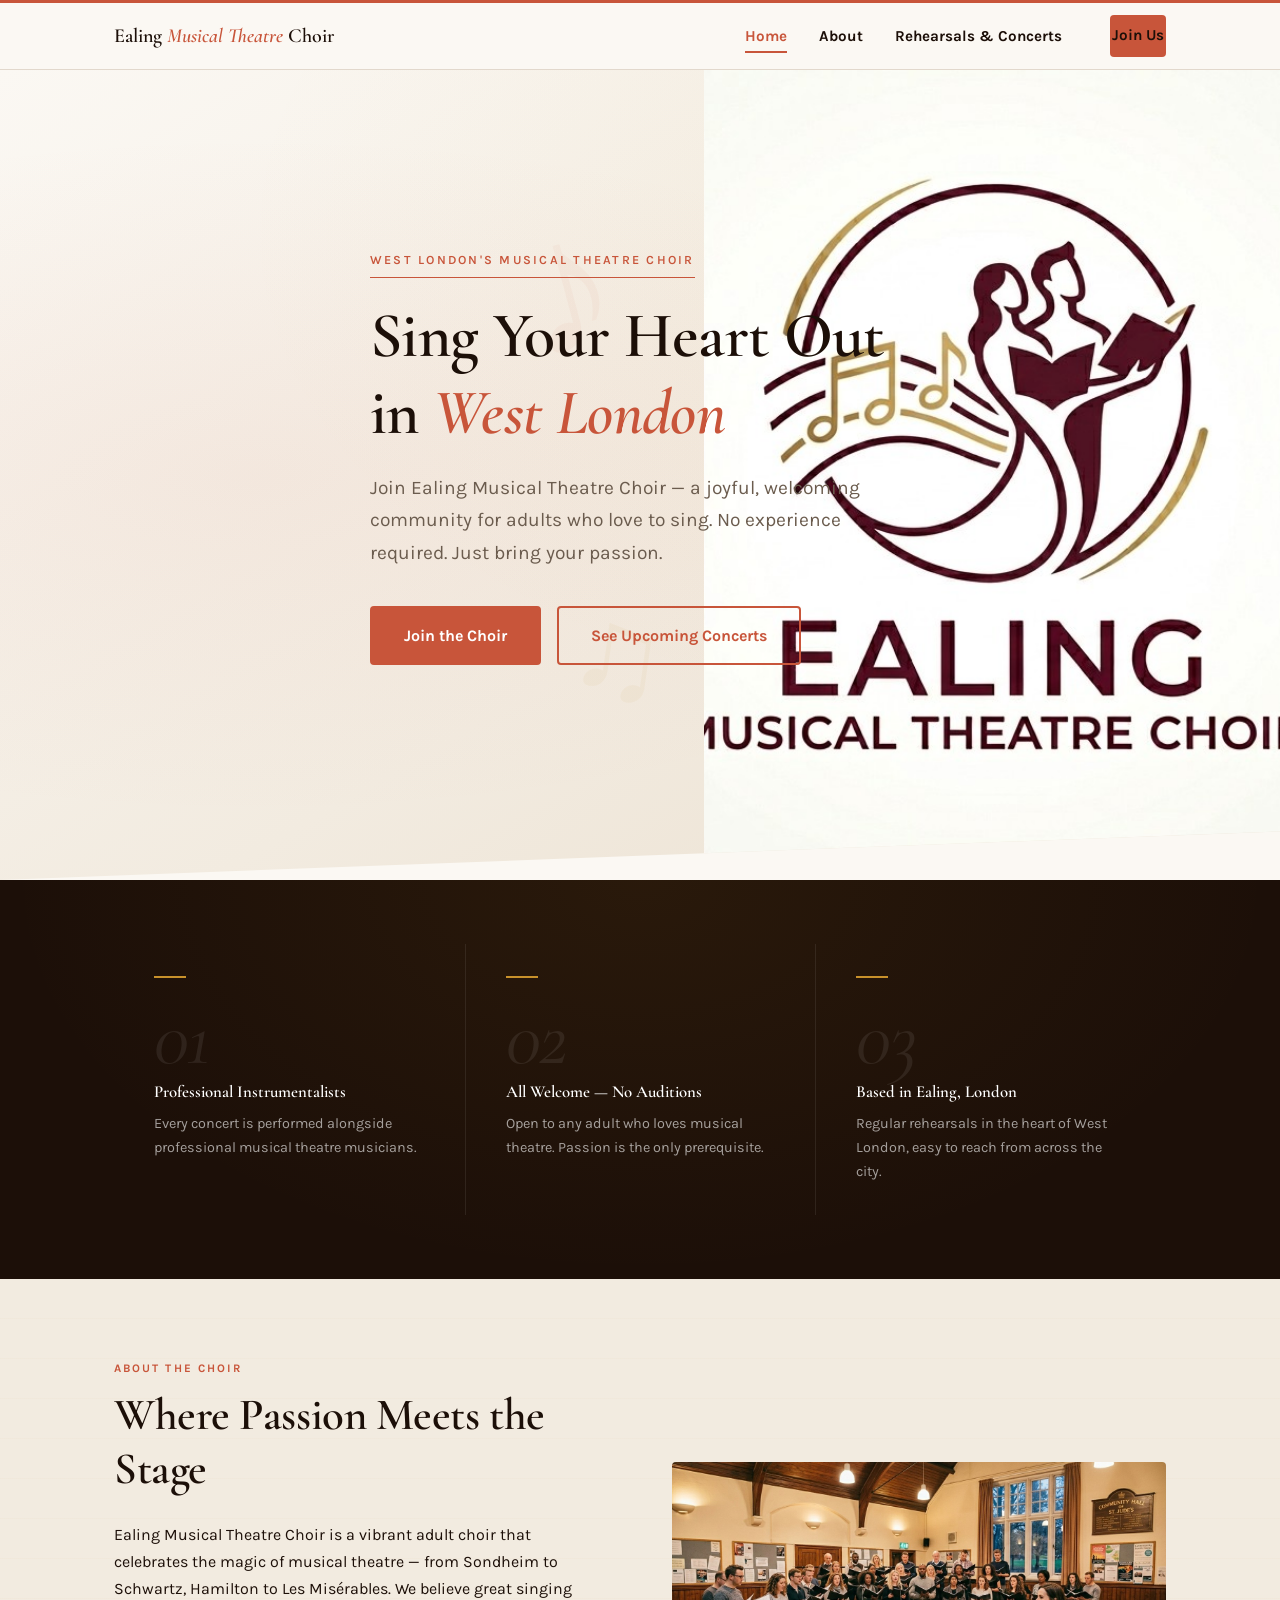
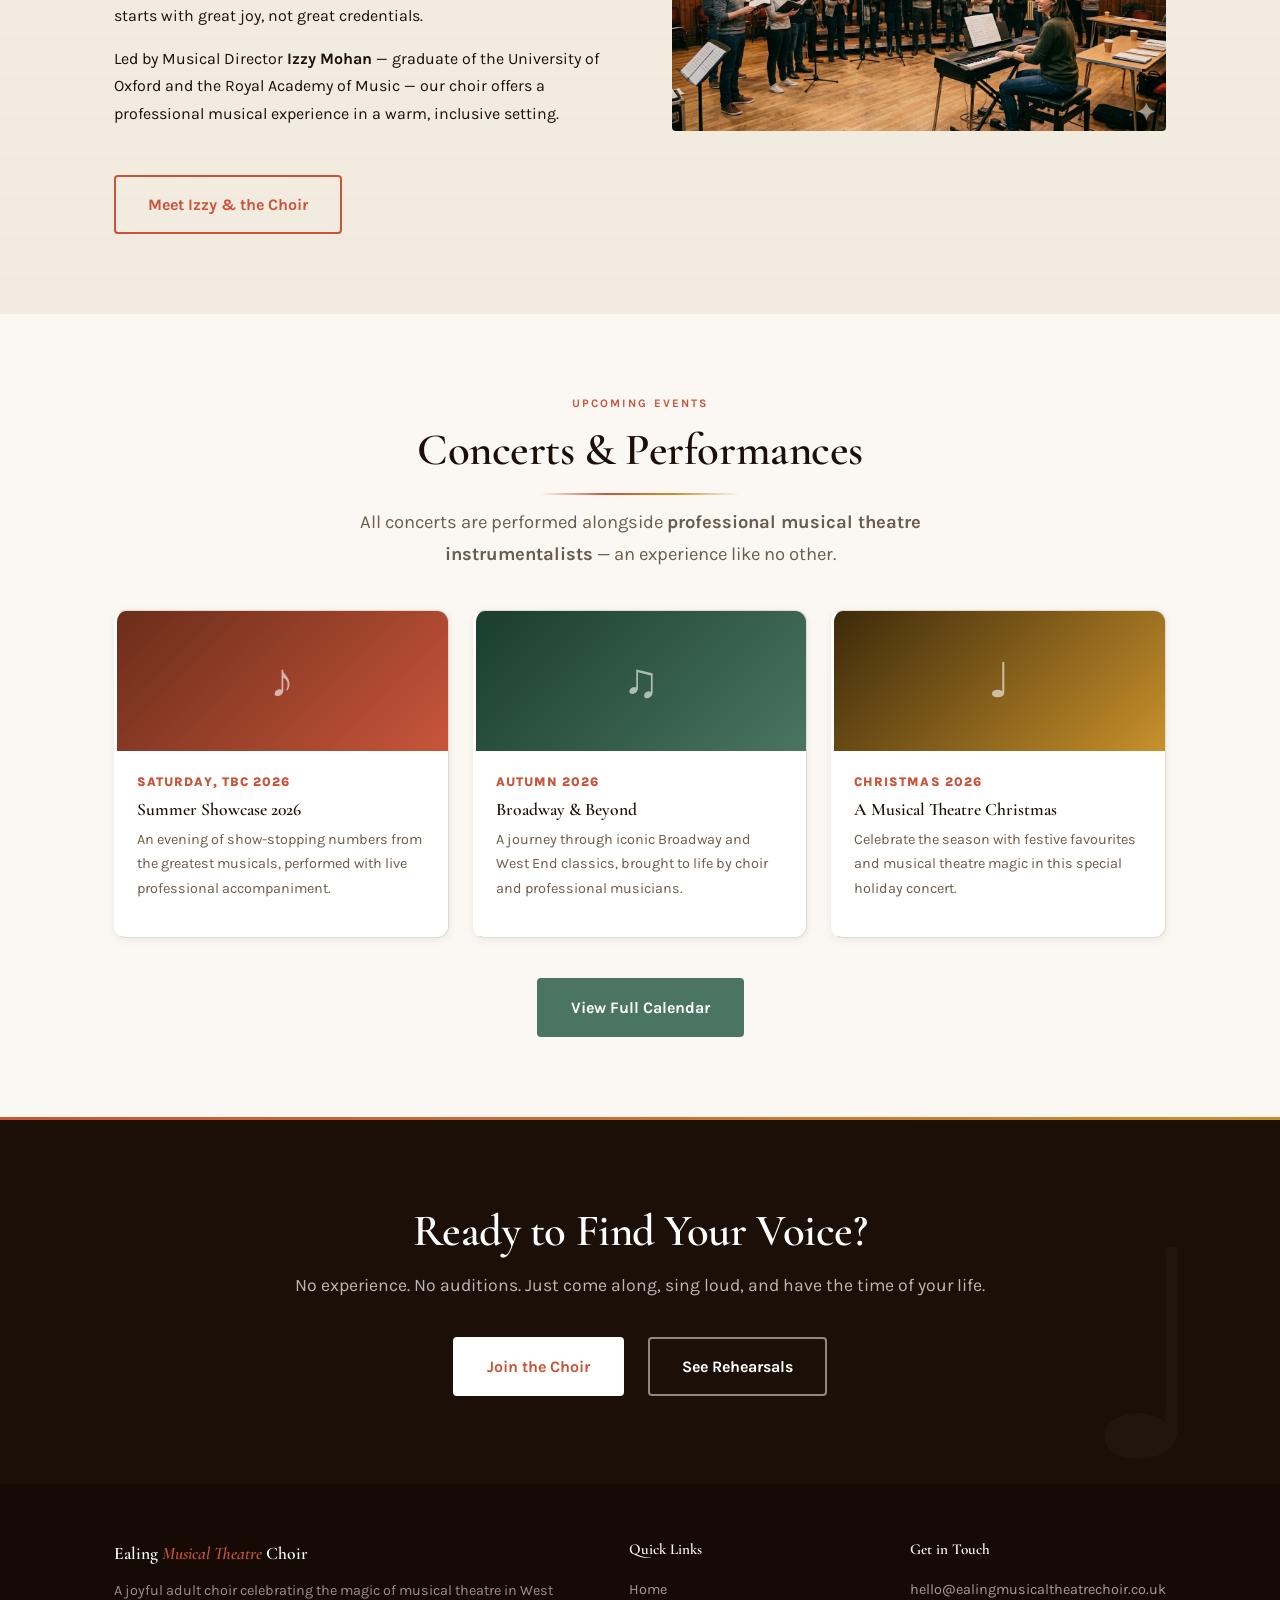
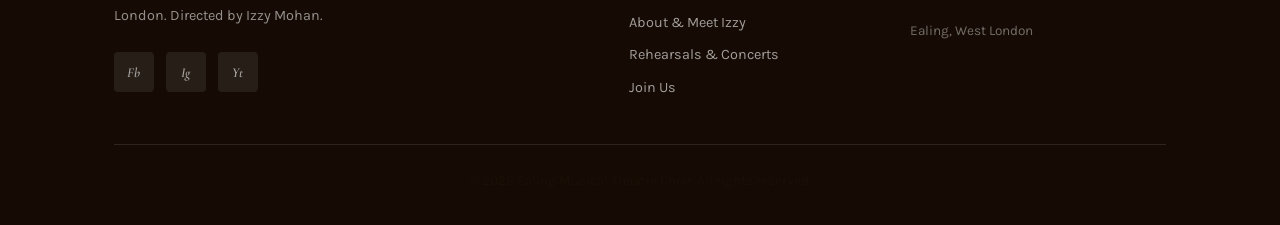
==== commit 36c20173: "Add hero image and activate it in the hero section Saves hero.jpg to assets/images/ and updates the " ====
--- a/index.html
+++ b/index.html
@@ -44,16 +44,8 @@
         </div>
       </div>
     </div>
-    <!-- Hero image: place a wide photo (1920×1080) in assets/images/ and update the CSS below -->
     <div class="hero-image-col">
-      <div class="hero-image-placeholder">
-        <div class="placeholder-icon" aria-hidden="true">♩</div>
-        <p>
-          <!-- UPDATE: Replace this column with a real choir photo -->
-          Hero image<br>(1920 × 1080 recommended)<br>
-          <code>assets/images/hero.jpg</code>
-        </p>
-      </div>
+      <div class="hero-image-placeholder"></div>
     </div>
   </section>
 
--- a/css/style.css
+++ b/css/style.css
@@ -406,18 +406,10 @@
 .hero-image-placeholder {
   width: 100%;
   height: 100%;
-  background: linear-gradient(160deg, #EBD9CC 0%, #D4C4B0 100%);
-  display: flex;
-  flex-direction: column;
-  align-items: center;
-  justify-content: center;
-  color: #8C7260;
-  text-align: center;
-  gap: 12px;
-  padding: 24px;
-}
-.hero-image-placeholder .placeholder-icon { font-size: 3rem; }
-.hero-image-placeholder p { font-size: 0.85rem; margin: 0; }
+  background-image: url('../assets/images/hero.jpg');
+  background-size: cover;
+  background-position: center;
+}
 
 @media (max-width: 900px) {
   .hero { min-height: auto; padding: 80px 24px 100px; clip-path: none; }
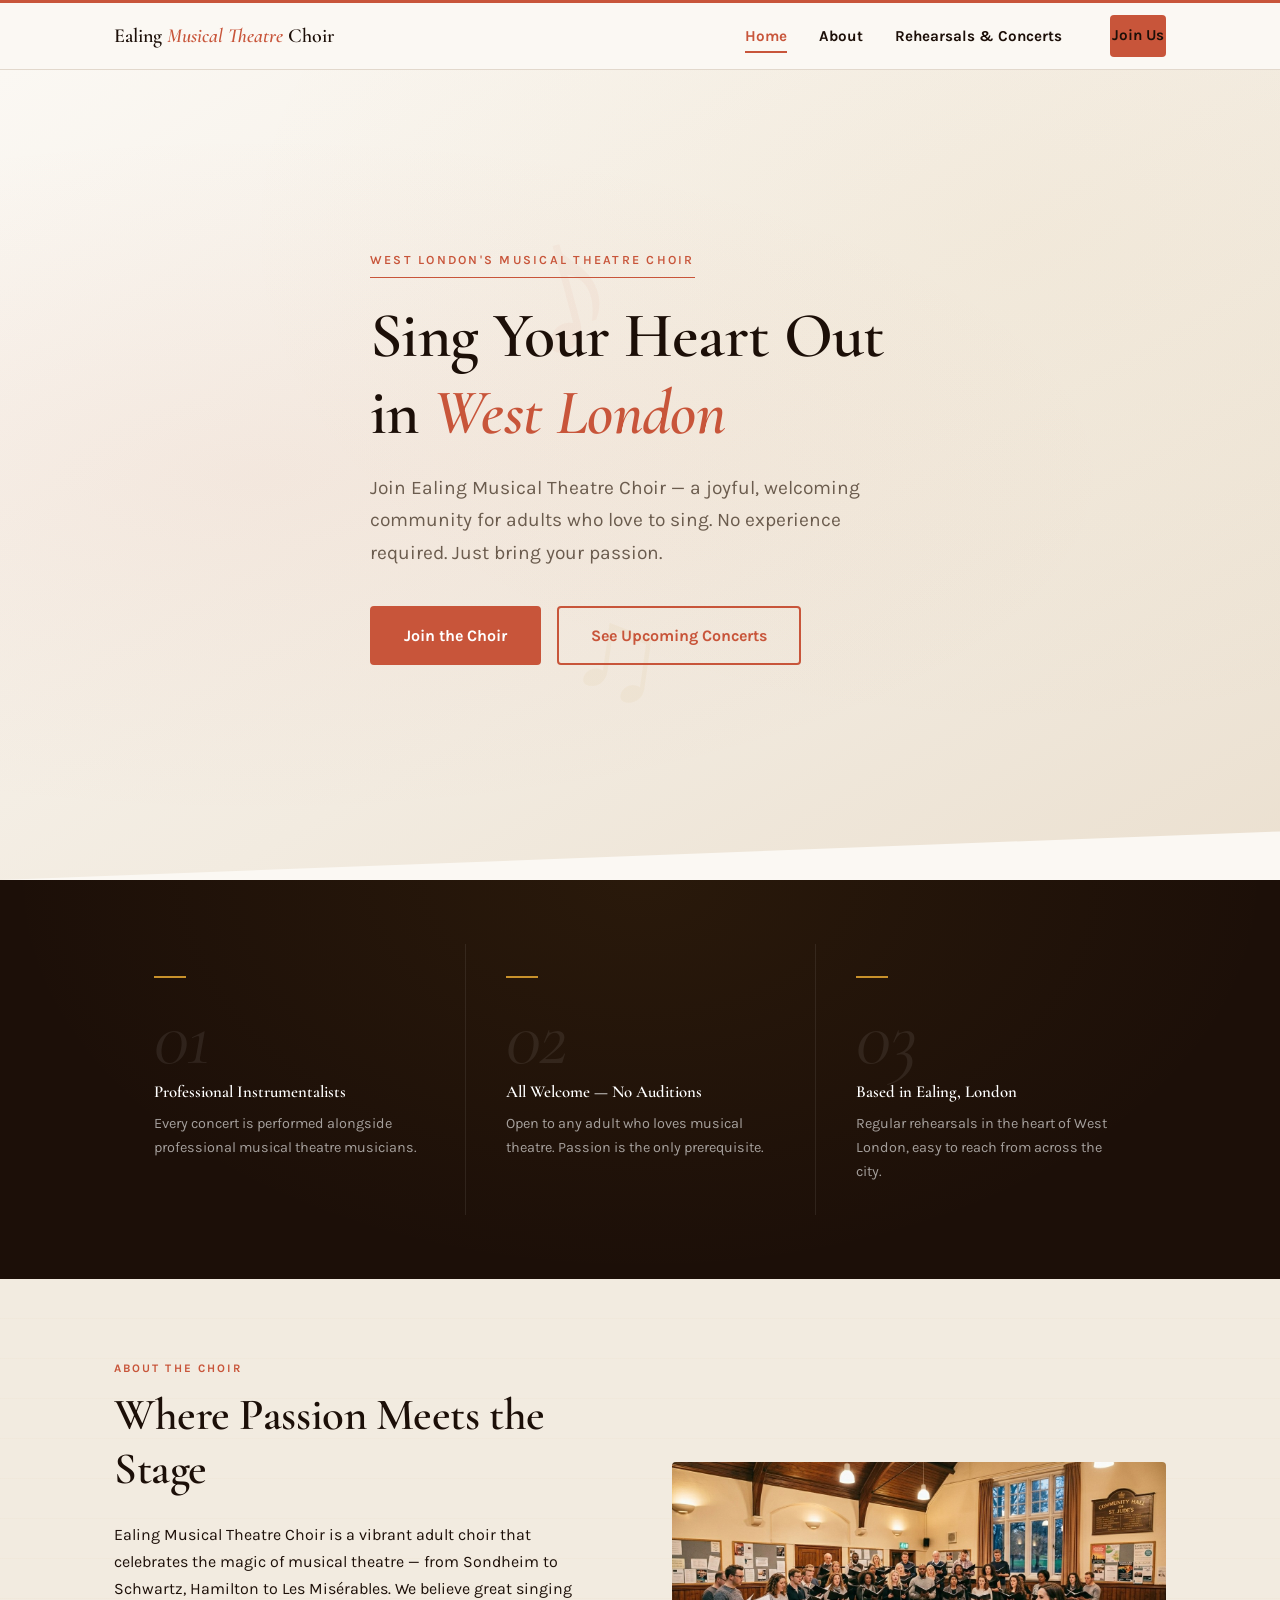
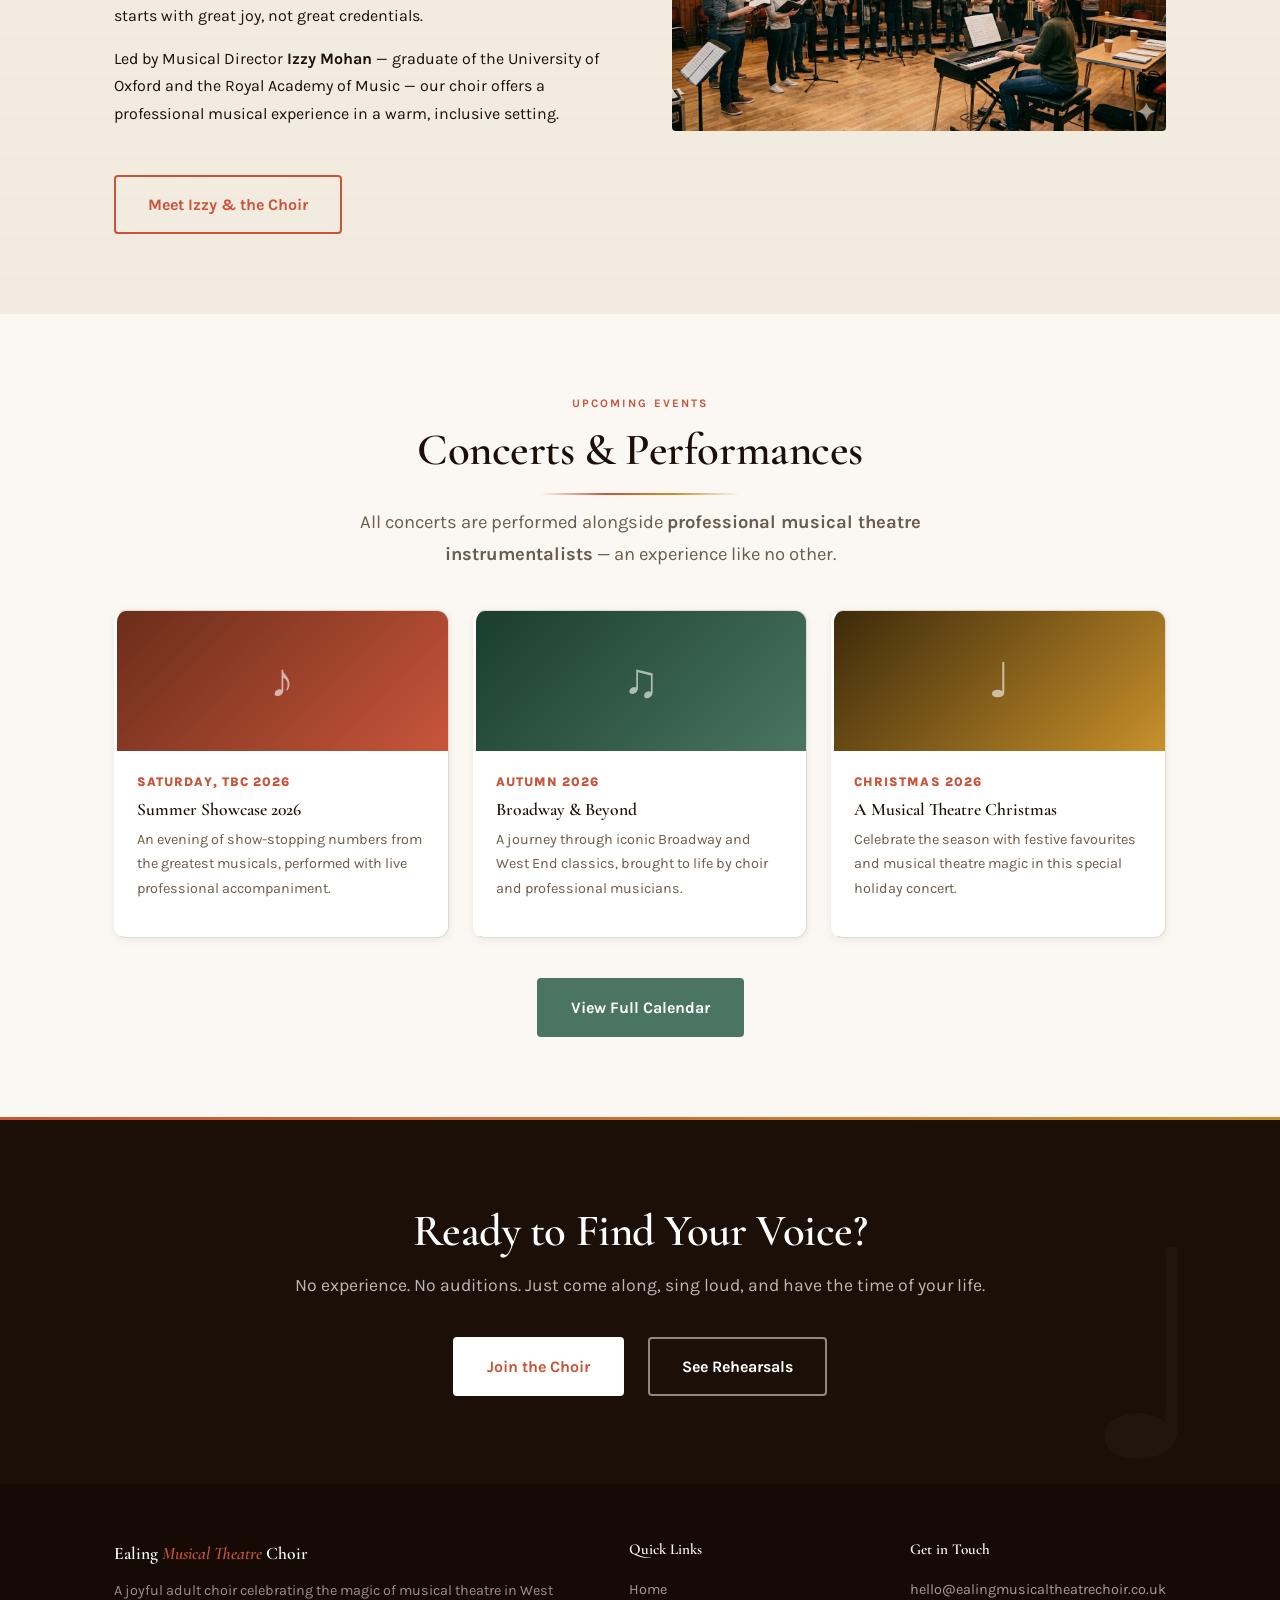
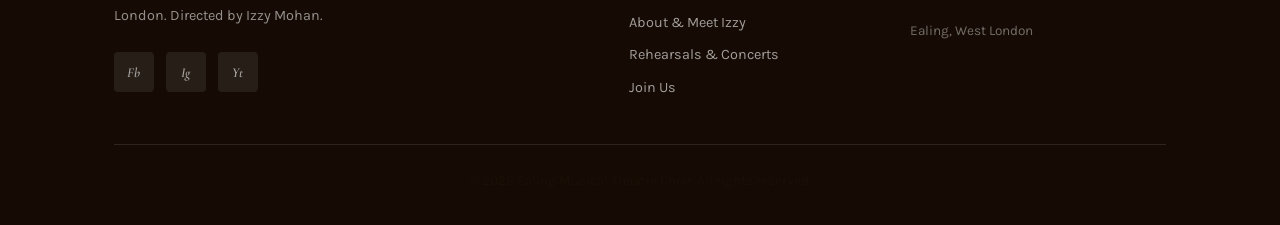
==== commit f5c14068: "Remove hero image and revert hero section to page background Deletes assets/images/hero.jpg, hides t" ====
--- a/index.html
+++ b/index.html
@@ -43,9 +43,6 @@
           <a href="calendar.html" class="btn btn-secondary">See Upcoming Concerts</a>
         </div>
       </div>
-    </div>
-    <div class="hero-image-col">
-      <div class="hero-image-placeholder"></div>
     </div>
   </section>
 
--- a/css/style.css
+++ b/css/style.css
@@ -391,24 +391,7 @@
 }
 
 .hero-image-col {
-  position: absolute;
-  right: 0;
-  top: 0;
-  bottom: 0;
-  width: 45%;
-  background: var(--color-bg-soft);
-  display: flex;
-  align-items: center;
-  justify-content: center;
-  overflow: hidden;
-}
-
-.hero-image-placeholder {
-  width: 100%;
-  height: 100%;
-  background-image: url('../assets/images/hero.jpg');
-  background-size: cover;
-  background-position: center;
+  display: none;
 }
 
 @media (max-width: 900px) {
